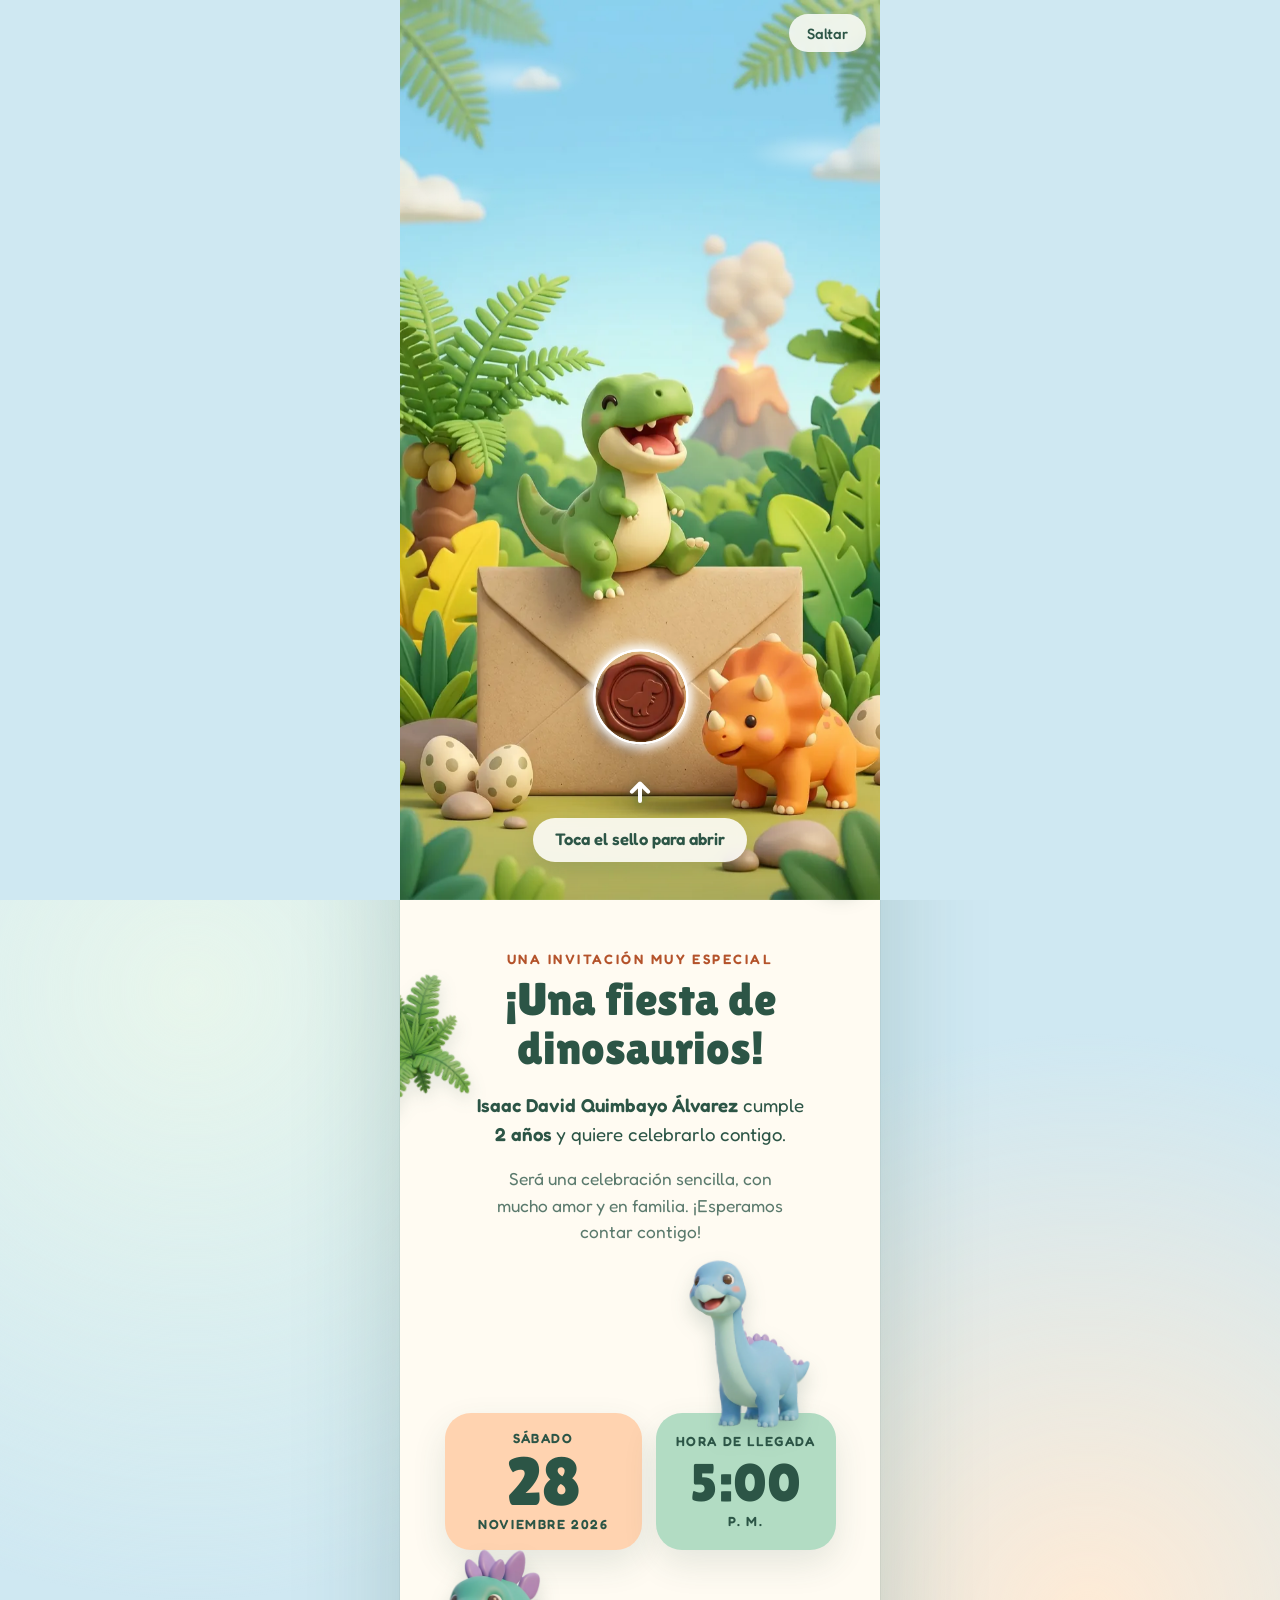
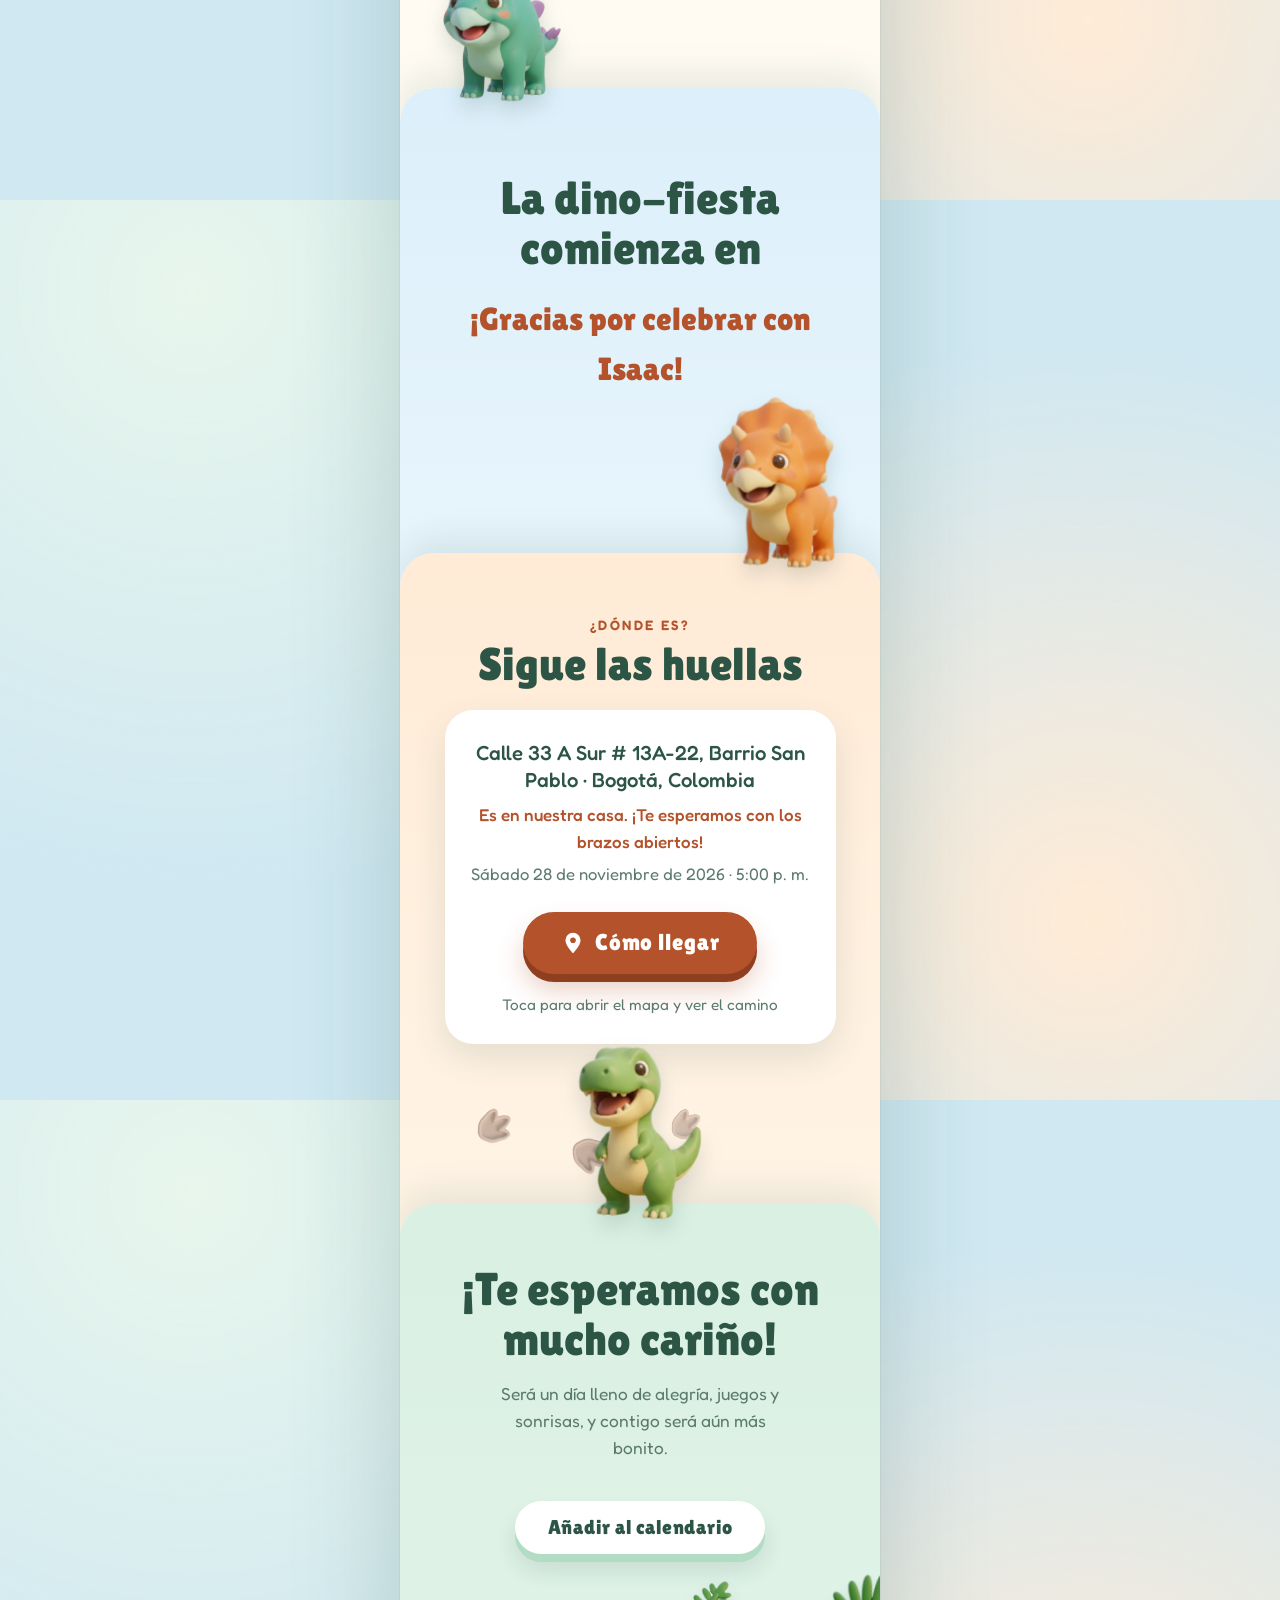
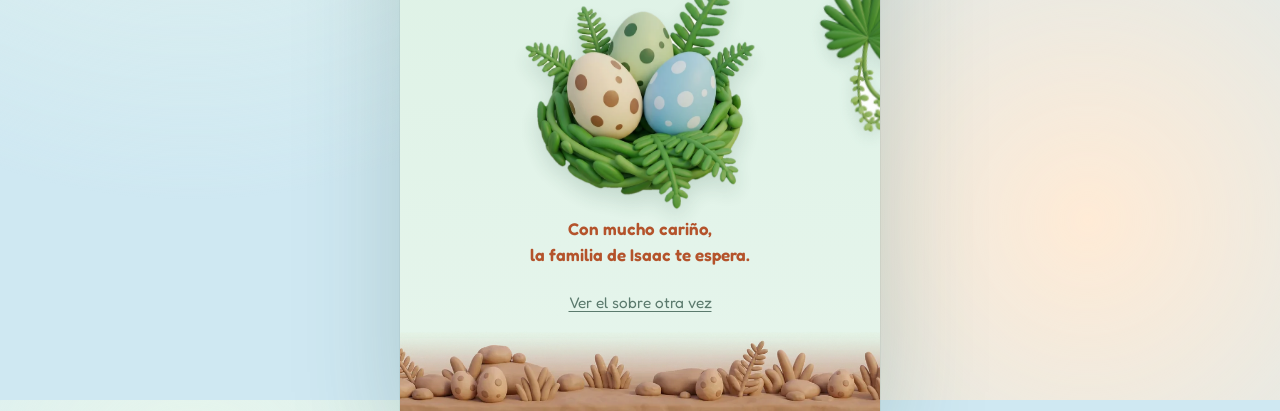
==== index.html @ bb89b5bb "Creacion de invitacion web site de los dos años Isaac con formulario y tematica de dinosaurio todo c" ====
<!doctype html>
<html lang="es">
<head>
  <meta charset="utf-8">
  <meta name="viewport" content="width=device-width, initial-scale=1, viewport-fit=cover">
  <title>Isaac cumple 2 años · Invitación</title>
  <meta name="description" content="Estás invitado al cumpleaños número 2 de Isaac: una fiesta de dinosaurios. Sábado 28 de noviembre de 2026, 5:00 p. m.">
  <meta name="robots" content="noindex, nofollow">
  <meta name="theme-color" content="#CDE9F7">
  <meta property="og:type" content="website">
  <meta property="og:locale" content="es_CO">
  <meta property="og:title" content="Isaac cumple 2 años · ¡Estás cordialmente invitado!">
  <meta property="og:description" content="Una fiesta de dinosaurios. Sábado 28 de noviembre de 2026, 5:00 p. m.">
  <!-- TODO: cuando conozcas el dominio, cambia esta línea por la URL absoluta, p. ej. https://tudominio.com/assets/social.jpg -->
  <meta property="og:image" content="assets/social.jpg">
  <meta property="og:image:width" content="1200">
  <meta property="og:image:height" content="630">
  <meta name="twitter:card" content="summary_large_image">
  <link rel="icon" href="assets/img/trex.webp" type="image/webp">
  <link rel="preload" href="assets/img/sobre-cerrado.webp" as="image" fetchpriority="high">
  <link rel="preload" href="vendor/fonts/lilita-one-latin-400-normal.woff2" as="font" type="font/woff2" crossorigin>
  <link rel="preload" href="vendor/fonts/fredoka-latin-wght-normal.woff2" as="font" type="font/woff2" crossorigin>
  <link rel="stylesheet" href="styles.css">
</head>
<body class="is-locked">

<!-- ============ Apertura: sobre ============ -->
<div id="intro" class="intro" role="dialog" aria-label="Apertura de la invitación">
  <div class="intro-frame">
    <div class="stage" id="stage">
      <img class="st st-closed" src="assets/img/sobre-cerrado.webp" width="768" height="1376" alt="Un sobre cerrado con sello de cera, con un T-rex y un triceratops bebés en la selva" fetchpriority="high">
      <img class="st st-open" id="stOpen" src="assets/img/sobre-abierto.webp" width="768" height="1376" alt="" aria-hidden="true">
      <div class="fx" aria-hidden="true">
        <i class="cloud cloud--1"></i><i class="cloud cloud--2"></i><i class="cloud cloud--3"></i>
        <i class="crater"></i>
        <i class="puff" style="--dx:6%;--d:0s"></i><i class="puff" style="--dx:-4%;--d:1.2s"></i><i class="puff" style="--dx:9%;--d:2.4s"></i>
        <i class="puff" style="--dx:-8%;--d:3.6s"></i><i class="puff" style="--dx:3%;--d:4.8s"></i>
      </div>
      <div class="glow" id="glow" aria-hidden="true"></div>
      <button type="button" class="seal-btn" id="sealBtn" aria-label="Abrir la invitación"><i class="ring"></i><i class="ring ring--2"></i><i class="ring ring--3"></i></button>
    </div>
    <p class="intro-hint" id="hint"><i class="hint-arrow" aria-hidden="true"><svg viewBox="0 0 24 24" width="30" height="30"><path d="M12 20V6M5.500 12.500L12 6l6.500 6.500" fill="none" stroke="currentColor" stroke-width="3.200" stroke-linecap="round" stroke-linejoin="round"/></svg></i><span>Toca el sello para abrir</span></p>
    <button type="button" class="skip" id="skipBtn">Saltar</button>
  </div>
</div>

<canvas id="confetti" class="confetti" aria-hidden="true"></canvas>

<main class="page" id="page">

  <!-- Portada -->
  <section class="cover" id="inicio" aria-labelledby="coverName">
    <img class="cover-bg" id="coverBg" src="assets/img/portada.webp" width="768" height="1376" alt="">
    <div class="cover-mist" aria-hidden="true"></div>
    <canvas class="sparkles" id="sparkles" aria-hidden="true"></canvas>

    <div class="cover-content">
      <p class="cv cv-kicker">¡Estás cordialmente invitado!</p>
      <h1 class="cv cv-name" id="coverName" data-bind="firstName">Isaac</h1>
      <p class="cv cv-sub">está cumpliendo</p>
      <p class="cv cv-age" aria-hidden="true"><span data-bind="age">2</span></p>
      <p class="cv cv-years"><span class="ribbon" data-bind="agesWord">AÑOS</span></p>
      <figure class="cv cv-verse">
        <blockquote>Antes que te formase en el vientre te conocí, y antes que nacieses te santifiqué, te di por profeta a las naciones.</blockquote>
        <figcaption>Jeremías 1:5 · RVR1960</figcaption>
      </figure>
    </div>

    <a class="scroll-cue cv" href="#invitacion" aria-label="Desliza para ver la invitación"><span>Desliza</span><svg viewBox="0 0 24 24" width="20" height="20" aria-hidden="true"><path d="M6 9l6 6 6-6" fill="none" stroke="currentColor" stroke-width="2.600" stroke-linecap="round" stroke-linejoin="round"/></svg></a>
  </section>

  <!-- Invitación -->
  <section class="sec sec--cream" id="invitacion" aria-labelledby="invTitle">
    <img class="leaf leaf--l" src="assets/img/hoja-1.webp" width="527" height="640" alt="" aria-hidden="true">
    <div class="wrap">
      <p class="eyebrow" data-reveal>Una invitación muy especial</p>
      <h2 class="title" id="invTitle" data-reveal>¡Una fiesta de dinosaurios!</h2>
      <p class="lead" data-reveal><strong data-bind="fullName">Isaac David Quimbayo Álvarez</strong> cumple <strong data-bind="ageText">2 años</strong> y quiere celebrarlo contigo.</p>
      <p class="lead lead--soft" data-reveal>Será una celebración sencilla, con mucho amor y en familia. ¡Esperamos contar contigo!</p>

      <div class="tiles" data-reveal>
        <img class="peek peek--right" src="assets/img/braquiosaurio.webp" width="447" height="640" alt="" data-dino>
        <div class="tile tile--date">
          <span class="tile-k" data-bind="weekday">SÁBADO</span>
          <b class="tile-big" data-bind="day">28</b>
          <span class="tile-k" data-bind="monthYear">NOVIEMBRE 2026</span>
        </div>
        <div class="tile tile--time">
          <span class="tile-k">Hora de llegada</span>
          <b class="tile-big tile-big--s" data-bind="timeShort">5:00</b>
          <span class="tile-k" data-bind="meridiem">P. M.</span>
        </div>
      </div>
    </div>
  </section>

  <!-- Cuenta atrás -->
  <section class="sec sec--sky" id="cuenta" aria-labelledby="cdTitle">
    <img class="peek peek--left" src="assets/img/estegosaurio.webp" width="496" height="640" alt="" data-dino>
    <div class="wrap">
      <p class="eyebrow" data-reveal>Ya falta poquito</p>
      <h2 class="title" id="cdTitle" data-reveal>La dino-fiesta comienza en</h2>
      <div class="countdown" id="countdown" role="timer" aria-label="Cuenta regresiva" data-reveal>
        <div class="cd cd--a"><span class="cd-n" data-unit="d">0</span><span class="cd-l">Días</span></div>
        <div class="cd cd--b"><span class="cd-n" data-unit="h">0</span><span class="cd-l">Horas</span></div>
        <div class="cd cd--c"><span class="cd-n" data-unit="m">0</span><span class="cd-l">Minutos</span></div>
        <div class="cd cd--d"><span class="cd-n" data-unit="s">0</span><span class="cd-l">Segundos</span></div>
      </div>
      <p class="cd-msg" id="cdMsg" hidden></p>
      <p class="sr-only" id="cdSr" aria-live="polite"></p>
    </div>
  </section>

  <!-- Ubicación -->
  <section class="sec sec--peach" id="lugar" aria-labelledby="locTitle">
    <img class="peek peek--right" src="assets/img/triceratops.webp" width="446" height="640" alt="" data-dino>
    <div class="prints" aria-hidden="true">
      <img src="assets/img/huella-1.webp" alt="" width="211" height="220">
      <img src="assets/img/huella-2.webp" alt="" width="205" height="220">
      <img src="assets/img/huella-3.webp" alt="" width="219" height="220">
      <img src="assets/img/huella-4.webp" alt="" width="210" height="220">
    </div>
    <div class="wrap">
      <p class="eyebrow" data-reveal>¿Dónde es?</p>
      <h2 class="title" id="locTitle" data-reveal>Sigue las huellas</h2>
      <div class="place" data-reveal>
        <p class="place-name" id="placeName" hidden></p>
        <p class="place-addr" id="placeAddr"></p>
        <p class="place-note" id="placeNote" hidden></p>
        <p class="place-when" id="placeWhen"></p>
        <a class="btn btn--map" id="mapBtn" href="#" target="_blank" rel="noopener noreferrer"><svg viewBox="0 0 24 24" width="26" height="26" aria-hidden="true"><path d="M12 2.5a7 7 0 0 0-7 7c0 5 7 12 7 12s7-7 7-12a7 7 0 0 0-7-7z" fill="currentColor"/><circle cx="12" cy="9.5" r="2.6" fill="#B4532B"/></svg><span>Cómo llegar</span></a>
        <p class="map-hint">Toca para abrir el mapa y ver el camino</p>
      </div>
    </div>
  </section>

  <!-- Confirmación -->
  <section class="sec sec--lav" id="confirmar" aria-labelledby="rsvpTitle">
    <div class="wrap">
      <p class="eyebrow" data-reveal>¡Cuéntanos si vienes!</p>
      <h2 class="title" id="rsvpTitle" data-reveal>Confirma tu asistencia</h2>
      <p class="lead lead--s" id="rsvpDeadline" data-reveal hidden></p>

      <div class="form-wrap" data-reveal>
        <img class="egg" id="egg" src="assets/img/bebe-huevo.webp" width="437" height="640" alt="" data-dino>
        <form class="form" id="rsvpForm" novalidate>
          <div class="field">
            <label for="fName">Tu nombre</label>
            <input id="fName" name="name" type="text" autocomplete="name" required maxlength="80" placeholder="Nombre y apellido">
            <p class="err" id="eName" role="alert"></p>
          </div>

          <fieldset class="field">
            <legend>¿Nos acompañas?</legend>
            <div class="choices">
              <label class="choice"><input type="radio" name="att" value="si" required><span>¡Sí, allí estaremos!</span></label>
              <label class="choice"><input type="radio" name="att" value="no"><span>Esta vez no podré ir</span></label>
            </div>
            <p class="err" id="eAtt" role="alert"></p>
          </fieldset>

          <div id="guestsField">
            <div class="pair">
              <div class="field">
                <label for="fAdults">Adultos <small>(contándote a ti)</small></label>
                <input id="fAdults" name="adults" type="number" inputmode="numeric" min="1" max="20" step="1" placeholder="Ej. 2">
              </div>
              <div class="field">
                <label for="fKids">Niños <small>(opcional)</small></label>
                <input id="fKids" name="kids" type="number" inputmode="numeric" min="0" max="20" step="1" placeholder="0">
              </div>
            </div>
            <p class="err" id="eGuests" role="alert"></p>
          </div>

          <div class="field">
            <label for="fMsg">Escríbele unas palabras a Isaac (opcional)</label>
            <textarea id="fMsg" name="msg" rows="3" maxlength="400" placeholder="Déjale tu mensaje de corazón para Isaac"></textarea>
          </div>

          <div class="hp" aria-hidden="true"><label>No llenar<input id="fWeb" type="text" tabindex="-1" autocomplete="off"></label></div>
          <p class="privacy">Guardaremos tus datos con cariño, solo para organizar la fiesta de Isaac.</p>
          <button type="submit" class="btn btn--block" id="rsvpBtn">Confirmar asistencia</button>
          <p class="form-status" id="rsvpStatus" role="status" aria-live="polite"></p>
        </form>
      </div>
    </div>
  </section>

  <!-- Cierre -->
  <section class="sec sec--mint sec--end" id="cierre" aria-labelledby="endTitle">
    <img class="peek peek--center" src="assets/img/trex.webp" width="456" height="640" alt="" data-dino>
    <img class="leaf leaf--r" src="assets/img/hoja-2.webp" width="424" height="640" alt="" aria-hidden="true">
    <div class="wrap">
      <h2 class="title" id="endTitle" data-reveal>¡Te esperamos con mucho cariño!</h2>
      <p class="lead lead--soft" data-reveal>Será un día lleno de alegría, juegos y sonrisas, y contigo será aún más bonito.</p>
      <button type="button" class="btn btn--ghost" id="icsBtn" data-reveal>Añadir al calendario</button>
      <img class="nest" src="assets/img/huevos.webp" width="644" height="640" alt="" data-reveal>
      <p class="end-sign" data-reveal>Con mucho cariño,<br>la familia de <span data-bind="firstName">Isaac</span> te&nbsp;espera.</p>
      <button type="button" class="link" id="replayBtn">Ver el sobre otra vez</button>
    </div>
    <div class="ground" aria-hidden="true"></div>
    <canvas class="dust" id="dust" aria-hidden="true"></canvas>
  </section>
</main>

<button type="button" class="music" id="musicBtn" aria-label="Pausar música" aria-pressed="true" hidden>
  <svg viewBox="0 0 24 24" width="22" height="22" aria-hidden="true"><path d="M9 18V6l10-2v12" fill="none" stroke="currentColor" stroke-width="2" stroke-linecap="round" stroke-linejoin="round"/><circle cx="6.500" cy="18" r="2.800" fill="currentColor"/><circle cx="16.500" cy="16" r="2.800" fill="currentColor"/></svg>
  <span class="music-off" aria-hidden="true"></span>
</button>

<div class="thanks" id="thanks" hidden>
  <div class="thanks-card" role="dialog" aria-modal="true" aria-labelledby="thanksTitle" aria-describedby="thanksText">
    <img id="thanksImg" class="thanks-img" src="assets/img/trex.webp" alt="" width="456" height="640">
    <h3 id="thanksTitle" class="thanks-title"></h3>
    <p id="thanksText" class="thanks-text"></p>
    <button type="button" class="btn btn--block" id="thanksClose">Cerrar</button>
  </div>
</div>

<script src="config.js"></script>
<script src="vendor/gsap.min.js"></script>
<script src="vendor/ScrollTrigger.min.js"></script>
<script src="main.js"></script>
</body>
</html>
---- styles.css ----
/* ===== Fuentes locales ===== */
@font-face{font-family:"Lilita One";src:url("vendor/fonts/lilita-one-latin-400-normal.woff2") format("woff2");font-weight:400;font-style:normal;font-display:swap}
@font-face{font-family:"Fredoka";src:url("vendor/fonts/fredoka-latin-wght-normal.woff2") format("woff2");font-weight:300 700;font-style:normal;font-display:swap}

/* ===== Paleta pastel dino ===== */
:root{
  --cream:#FFFBF2; --sky:#DCEFFA; --peach:#FFEBD6; --lav:#ECE5FA; --mint:#D9F0E2;
  --sky-d:#A9D5EE; --peach-d:#FFD3B0; --lav-d:#D9CCF2; --mint-d:#B2DCC3; --butter:#FFF0B8;
  --ink:#2C5546; --ink-2:#5B7A6D; --coral:#F08A5D; --coral-d:#B4532B; --leaf:#6DB38A;
  --display:"Lilita One","Fredoka",system-ui,sans-serif;
  --body:"Fredoka",system-ui,-apple-system,"Segoe UI",sans-serif;
  --col:480px; --r:34px;
  --shadow:0 14px 34px rgba(44,85,70,.12);
}
*,*::before,*::after{box-sizing:border-box}
html{font-size:clamp(15px,4.2vw,17px);-webkit-text-size-adjust:100%;scroll-behavior:smooth}
body{margin:0;font-family:var(--body);color:var(--ink);background:#CFE8F2;line-height:1.55;overflow-x:hidden;min-height:100svh}
body.is-locked{overflow:hidden;height:100svh}
img,canvas{display:block}
img{max-width:100%;height:auto}
button{font:inherit;color:inherit;cursor:pointer}
[hidden]{display:none!important}
:focus-visible{outline:3px solid #2B6CB0;outline-offset:3px;border-radius:10px}
.sr-only{position:absolute;width:1px;height:1px;overflow:hidden;clip:rect(0 0 0 0);white-space:nowrap}

/* Columna móvil centrada en escritorio */
.page{max-width:var(--col);margin:0 auto;position:relative;background:var(--cream);box-shadow:0 0 0 1px rgba(44,85,70,.06),0 40px 100px rgba(44,85,70,.22);overflow:hidden}
@media (min-width:600px){
  body{background:radial-gradient(circle at 15% 10%,#E8F6EC 0,transparent 45%),radial-gradient(circle at 85% 80%,#FFEBD6 0,transparent 45%),#CFE8F2}
}

/* ===== Apertura ===== */
.intro{position:fixed;inset:0;z-index:50;height:100svh;background:#CFE8F2;display:grid;place-items:center;overflow:hidden}
.intro.is-gone{display:none}
.intro-frame{position:relative;width:min(100vw,var(--col));height:100svh;overflow:hidden;display:grid;place-items:end center;background:#CFE8F2}
.stage{position:relative;width:max(100%,calc(100svh * 768 / 1376));aspect-ratio:768/1376;flex:none;transform-origin:50% 60%;will-change:transform}
.st{position:absolute;inset:0;width:100%;height:100%;user-select:none;-webkit-user-drag:none;pointer-events:none}
.st-open{opacity:0;will-change:opacity}
.glow{position:absolute;inset:-45%;opacity:0;pointer-events:none;background:radial-gradient(circle at 50% 56%,rgba(255,252,225,1) 0,rgba(255,232,140,.92) 20%,rgba(255,214,107,.55) 38%,rgba(255,226,150,0) 62%);will-change:transform,opacity}
.seal-btn{position:absolute;left:50.1%;top:77.4%;width:19%;aspect-ratio:1;translate:-50% -50%;border:0;border-radius:50%;background:transparent;padding:0;-webkit-tap-highlight-color:transparent}
.ring{position:absolute;inset:0;border-radius:50%;border:2.5px solid #fff;box-shadow:0 0 14px rgba(255,255,255,.85);animation:ring 2.6s cubic-bezier(.2,.6,.3,1) infinite;pointer-events:none}
.ring--2{animation-delay:.87s}
.ring--3{animation-delay:1.73s}
@keyframes ring{0%{transform:scale(.8);opacity:0;border-color:#fff;box-shadow:0 0 14px rgba(255,255,255,.9)}15%{opacity:.95}40%{border-color:#FFE08A;box-shadow:0 0 16px rgba(255,224,138,.85)}68%{border-color:#F6A07A;box-shadow:0 0 16px rgba(246,160,122,.75)}100%{transform:scale(1.9);opacity:0;border-color:#8FD0A8;box-shadow:0 0 16px rgba(143,208,168,.7)}}
.seal-btn:focus,.seal-btn:focus-visible{outline:none}
.intro-hint{flex-direction:column;align-items:center;gap:.25rem;position:absolute;left:0;right:0;bottom:max(4.2svh,calc(env(safe-area-inset-bottom) + 14px));margin:0;display:flex;justify-content:center;pointer-events:none}
.intro-hint span{background:rgba(255,255,255,.86);backdrop-filter:blur(6px);-webkit-backdrop-filter:blur(6px);border-radius:999px;padding:.55rem 1.3rem;font-weight:600;font-size:.98rem;color:var(--ink);box-shadow:0 8px 22px rgba(44,85,70,.18);animation:float 2.6s ease-in-out infinite}
@keyframes float{0%,100%{transform:translateY(0)}50%{transform:translateY(-4px)}}
.skip{position:absolute;top:max(14px,env(safe-area-inset-top));right:14px;z-index:5;background:rgba(255,255,255,.82);backdrop-filter:blur(6px);-webkit-backdrop-filter:blur(6px);border:0;border-radius:999px;padding:.45rem 1.05rem;font-weight:500;font-size:.88rem;color:var(--ink);box-shadow:0 4px 14px rgba(44,85,70,.15)}

.confetti{position:fixed;inset:0;width:100%;height:100%;z-index:60;pointer-events:none}

/* ===== Portada ===== */
.cover{position:relative;min-height:100svh;overflow:hidden;display:flex;flex-direction:column;align-items:center;isolation:isolate;background:#BFE3F3}
.cover-bg{position:absolute;left:0;top:-6%;width:100%;height:112%;object-fit:cover;object-position:50% 60%;z-index:-2;will-change:transform}
.cover-mist{position:absolute;inset:0;z-index:-1;background:radial-gradient(ellipse 78% 46% at 50% 38%,rgba(255,255,255,.78) 0,rgba(255,255,255,.45) 55%,rgba(255,255,255,0) 100%)}
.sparkles{position:absolute;inset:0;width:100%;height:100%;pointer-events:none;z-index:1}
.cover-content{position:relative;z-index:2;text-align:center;width:100%;padding:calc(5.2svh + env(safe-area-inset-top)) 1.2rem 0}
.cover-content p,.cover-content h1{margin:0}
.cv-kicker{display:inline-block;background:#fff;border-radius:999px;padding:.32rem 1.15rem;font-weight:600;font-size:.92rem;letter-spacing:.04em;color:var(--ink);box-shadow:0 8px 20px rgba(44,85,70,.14)}
.cv-name{font-family:var(--display);font-weight:400;font-size:clamp(4rem,22vw,6.2rem);line-height:1;color:var(--ink);margin-top:.5rem!important;text-shadow:0 3px 0 #fff,0 -2px 0 #fff,3px 0 0 #fff,-3px 0 0 #fff,3px 3px 0 #fff,-3px 3px 0 #fff,3px -3px 0 #fff,-3px -3px 0 #fff,0 10px 22px rgba(44,85,70,.28)}
.cv-sub{font-weight:600;font-size:1rem;letter-spacing:.14em;text-transform:uppercase;color:var(--ink);margin-top:.15rem!important}
.cv-age{font-family:var(--display);font-size:clamp(8.5rem,46vw,12.5rem);line-height:.88;color:var(--coral);margin-top:.15rem!important;text-shadow:0 4px 0 #fff,0 -3px 0 #fff,4px 0 0 #fff,-4px 0 0 #fff,4px 4px 0 #fff,-4px 4px 0 #fff,4px -4px 0 #fff,-4px -4px 0 #fff,0 12px 0 #D9714A,0 22px 30px rgba(180,83,43,.3)}
.cv-years{margin-top:.55rem!important}
.ribbon{display:inline-block;background:var(--ink);color:#fff;font-family:var(--display);font-size:1.6rem;letter-spacing:.16em;padding:.12rem 1.6rem .12rem 1.8rem;border-radius:12px;box-shadow:0 6px 0 #1E3D32,0 14px 24px rgba(44,85,70,.25)}
.cv-date{margin-top:1.1rem!important}
.cv-date span{display:inline-block;background:#fff;border-radius:16px;padding:.25rem 1.15rem;font-family:var(--display);font-size:1.7rem;color:var(--coral-d);letter-spacing:.06em;box-shadow:0 8px 20px rgba(44,85,70,.14)}
.scroll-cue{position:absolute;left:0;right:0;bottom:max(1rem,calc(env(safe-area-inset-bottom) + .5rem));z-index:4;margin:0 auto;width:max-content;display:flex;flex-direction:column;align-items:center;font-weight:600;font-size:.82rem;letter-spacing:.1em;text-transform:uppercase;color:var(--ink);text-decoration:none;background:rgba(255,255,255,.82);backdrop-filter:blur(6px);-webkit-backdrop-filter:blur(6px);border-radius:999px;padding:.35rem 1.1rem .25rem;box-shadow:0 8px 20px rgba(44,85,70,.16)}
.scroll-cue svg{animation:nudge 1.8s ease-in-out infinite}
@keyframes nudge{0%,100%{transform:translateY(0)}50%{transform:translateY(4px)}}

/* ===== Secciones apiladas ===== */
.sec{position:relative;margin-top:-34px;padding:3.6rem 0 11.4rem;border-radius:var(--r) var(--r) 0 0;box-shadow:0 -14px 34px rgba(44,85,70,.1)}
.sec--cream{background:var(--cream)}
.sec--sky{background:linear-gradient(180deg,var(--sky),#E8F5FC)}
.sec--peach{background:linear-gradient(180deg,var(--peach),#FFF4E6)}
.sec--lav{background:linear-gradient(180deg,var(--lav),#F4EFFC)}
.sec--mint{background:linear-gradient(180deg,var(--mint),#E6F5EC)}
.sec--end{padding-bottom:0;overflow-x:clip}
.wrap{position:relative;z-index:2;padding:0 1.5rem;text-align:center}
.eyebrow{margin:0 0 .25rem;font-weight:600;font-size:.8rem;letter-spacing:.18em;text-transform:uppercase;color:var(--coral-d)}
.title{margin:0 0 1rem;font-family:var(--display);font-weight:400;font-size:clamp(2.05rem,9.6vw,2.7rem);line-height:1.08;color:var(--ink)}
.lead{margin:0 auto 1rem;max-width:30ch;font-size:1.1rem}
.lead strong{font-weight:600}
.lead--soft{color:var(--ink-2);font-size:1.02rem}
.lead--s{font-size:.98rem;color:var(--ink-2)}

/* Dinosaurios parados sobre el borde de cada sección */
.peek{position:absolute;top:0;z-index:5;width:clamp(90px,27vw,118px);height:auto;translate:0 -91%;filter:drop-shadow(0 10px 10px rgba(44,85,70,.18));transform-origin:50% 100%;cursor:pointer;-webkit-tap-highlight-color:transparent}
.peek--right{right:9%}
.peek--left{left:9%}
.peek--center{left:50%;margin-left:calc(clamp(90px,27vw,118px) / -2)}
.sway{animation:sway 4.2s ease-in-out infinite}
@keyframes sway{0%,100%{rotate:-2deg}50%{rotate:2deg}}

/* Hojas decorativas */
.leaf{position:absolute;z-index:1;width:clamp(78px,24vw,104px);height:auto;pointer-events:none;opacity:.95;filter:drop-shadow(0 8px 8px rgba(44,85,70,.12))}
.leaf--l{left:-44px;top:6rem;rotate:-18deg;transform-origin:100% 50%;animation:leaf 6s ease-in-out infinite}
.leaf--r{right:-40px;top:44%;rotate:18deg;transform-origin:0 50%;animation:leaf 6.5s ease-in-out infinite reverse}
@keyframes leaf{0%,100%{rotate:-16deg}50%{rotate:-8deg}}
.leaf--r{animation-name:leafr}
@keyframes leafr{0%,100%{rotate:14deg}50%{rotate:22deg}}

/* Fecha y hora */
.tiles{position:relative;display:grid;grid-template-columns:1.1fr 1fr;gap:.8rem;max-width:23rem;margin:9.8rem auto 0}
.tiles .peek--right{right:6%}
.tile{border-radius:26px;padding:1.05rem .5rem;display:flex;flex-direction:column;align-items:center;justify-content:center;line-height:1.1;box-shadow:var(--shadow)}
.tile--date{background:var(--peach-d)}
.tile--time{background:var(--mint-d)}
.tile-k{font-weight:600;font-size:.78rem;letter-spacing:.12em;text-transform:uppercase;color:var(--ink)}
.tile-big{font-family:var(--display);font-weight:400;font-size:4rem;line-height:1;color:var(--ink);margin:.12rem 0}
.tile-big--s{font-size:3.1rem;margin:.5rem 0 .3rem}

/* Cuenta atrás */
.countdown{display:grid;grid-template-columns:repeat(4,1fr);gap:.55rem;max-width:25rem;margin:1.3rem auto 0}
.cd{background:#fff;border-radius:20px;padding:.85rem .2rem .65rem;box-shadow:var(--shadow);display:flex;flex-direction:column;align-items:center;overflow:hidden;position:relative}
.cd::before{content:"";position:absolute;left:0;right:0;top:0;height:6px;background:var(--c,var(--peach-d))}
.cd--a{--c:#FFC9A3}.cd--b{--c:#B2DCC3}.cd--c{--c:#CDBFF0}.cd--d{--c:#FFE08A}
.cd-n{font-family:var(--display);font-size:clamp(1.9rem,9.4vw,2.6rem);line-height:1;color:var(--ink);font-variant-numeric:tabular-nums;display:block;min-width:2ch;text-align:center;will-change:transform,opacity}
.cd-l{font-size:.68rem;font-weight:600;letter-spacing:.1em;text-transform:uppercase;color:var(--ink-2);margin-top:.35rem}
.cd-msg{margin:1.2rem 0 0;font-family:var(--display);font-size:1.9rem;color:var(--coral-d)}

/* Ubicación */
.prints{position:absolute;left:0;bottom:3.4rem;width:100%;height:4.6rem;z-index:1;pointer-events:none}
.prints img{position:absolute;width:34px;height:auto;opacity:.55}
.prints img:nth-child(1){left:16%;top:8%;rotate:80deg}
.prints img:nth-child(2){left:36%;top:46%;rotate:100deg}
.prints img:nth-child(3){left:56%;top:6%;rotate:80deg}
.prints img:nth-child(4){left:76%;top:44%;rotate:100deg}
.place{margin:1.2rem auto 0;max-width:23rem;background:#fff;border-radius:28px;padding:1.7rem 1.3rem 1.6rem;box-shadow:var(--shadow)}
.place p{margin:0}
.place-name{font-family:var(--display);font-size:1.5rem}
.place-addr{font-size:1.2rem;font-weight:500;line-height:1.35}
.place-note{margin-top:.5rem!important;color:var(--coral-d);font-weight:500;font-size:1rem}
.place-when{margin-top:.4rem!important;color:var(--ink-2);font-size:.98rem}

/* Botones */
.btn{display:inline-flex;align-items:center;justify-content:center;gap:.5rem;margin-top:1.3rem;min-height:3.1rem;padding:.6rem 1.9rem;border:0;border-radius:999px;background:var(--ink);color:#fff;font-family:var(--display);font-size:1.15rem;letter-spacing:.04em;text-decoration:none;box-shadow:0 8px 0 #1E3D32,0 16px 26px rgba(44,85,70,.22);transition:transform .15s,box-shadow .15s}
.btn:hover{transform:translateY(-2px)}
.btn:active{transform:translateY(6px);box-shadow:0 2px 0 #1E3D32}
.btn--block{width:100%;margin-top:.8rem}
.btn--ghost{background:#fff;color:var(--ink);box-shadow:0 8px 0 var(--mint-d),0 16px 26px rgba(44,85,70,.14)}
.btn--ghost:active{box-shadow:0 2px 0 var(--mint-d)}
.btn[disabled]{opacity:.6;pointer-events:none}

/* Formulario */
.form-wrap{position:relative;max-width:24rem;margin:10.2rem auto 0}
.egg{position:absolute;left:50%;top:0;width:clamp(96px,30vw,124px);margin-left:calc(clamp(96px,30vw,124px) / -2);translate:0 -90%;z-index:3;filter:drop-shadow(0 10px 10px rgba(44,85,70,.18));transform-origin:50% 100%;cursor:pointer}
.form{background:#fff;border-radius:28px;padding:1.5rem 1.25rem 1.35rem;text-align:left;box-shadow:var(--shadow);position:relative;z-index:2}
.field{margin:0 0 1.05rem;padding:0;border:0;min-width:0}
.field label,.field legend{display:block;font-weight:600;font-size:.95rem;margin-bottom:.4rem;color:var(--ink);padding:0}
.field input[type=text],.field select,.field textarea{width:100%;font:inherit;font-size:1rem;color:var(--ink);background:#F8F5FE;border:2px solid var(--lav-d);border-radius:16px;padding:.7rem .9rem;min-height:3.1rem;transition:border-color .2s,background .2s}
.field textarea{resize:vertical;min-height:5.2rem}
.field input[type=number]{width:100%;font:inherit;font-size:1rem;color:var(--ink);background:#F8F5FE;border:2px solid var(--lav-d);border-radius:16px;padding:.7rem .9rem;min-height:3.1rem;transition:border-color .2s,background .2s;-moz-appearance:textfield}
.field input[type=number]:focus-visible{outline:3px solid #2B6CB0;outline-offset:1px;background:#fff}
.field label small{font-weight:500;opacity:.7}
.pair{display:grid;grid-template-columns:1fr 1fr;gap:.7rem;align-items:start}
.pair small{display:block;line-height:1.2}
.pair label{line-height:1.2;min-height:2.4em}
#guestsField .err{margin:-.5rem 0 1rem}
.cv-age{position:relative}
.cv-age::before{content:"";position:absolute;left:50%;top:50%;width:150%;aspect-ratio:1;translate:-50% -50%;border-radius:50%;background:radial-gradient(circle,rgba(255,244,190,.95) 0,rgba(255,226,140,.55) 32%,rgba(255,226,140,0) 68%);opacity:0;pointer-events:none;z-index:-1}
.cv-age.is-lit::before{animation:ageGlow 2.6s ease-out forwards}
@keyframes ageGlow{0%{opacity:0;scale:.3}22%{opacity:1;scale:1}100%{opacity:.35;scale:1.15}}

.field input:focus-visible,.field select:focus-visible,.field textarea:focus-visible{outline:3px solid #2B6CB0;outline-offset:1px;background:#fff}
.field [aria-invalid=true]{border-color:#C0392B}
.choices{display:grid;gap:.5rem}
.field .choice{display:flex;align-items:center;gap:.7rem;background:#F8F5FE;border:2px solid var(--lav-d);border-radius:16px;padding:.7rem .9rem;min-height:3.1rem;cursor:pointer;font-weight:500!important;color:var(--ink)!important;margin:0!important;transition:border-color .2s,background .2s}
.field .choice input{width:1.3rem;height:1.3rem;accent-color:var(--ink);flex:none;margin:0}
.field .choice:has(input:checked){border-color:var(--ink);background:var(--mint)}
.err{margin:.3rem 0 0;font-size:.85rem;font-weight:500;color:#B0281B}
.err:empty{display:none}
.form-status{margin:.9rem 0 0;font-size:.95rem;font-weight:500;text-align:center;line-height:1.4}
.form-status:empty{display:none}
.form-status.is-ok{color:var(--ink);background:var(--mint);border-radius:14px;padding:.7rem .9rem}
.form-status.is-err{color:#B0281B}
.form-status.is-demo{color:#7A5A00;background:var(--butter);border-radius:14px;padding:.7rem .9rem}

/* Cierre */
.nest{width:min(58vw,230px);margin:1.6rem auto .4rem;filter:drop-shadow(0 10px 10px rgba(44,85,70,.16))}
.end-sign{margin:0 0 .8rem;font-weight:600;color:var(--coral-d);text-align:center;text-wrap:balance}
.link{background:none;border:0;padding:.5rem;text-decoration:underline;text-underline-offset:3px;color:var(--ink-2);font-size:.9rem;margin-bottom:5.2rem}
.ground{position:absolute;left:-5%;right:-5%;bottom:0;height:96px;transform-origin:50% 100%;animation:groundSway 6s ease-in-out infinite;background:url("assets/img/borde.webp") center bottom/auto 100% repeat-x;pointer-events:none;z-index:1}

/* Música */
.music{position:fixed;z-index:40;right:max(14px,env(safe-area-inset-right));bottom:max(14px,env(safe-area-inset-bottom));width:3.1rem;height:3.1rem;border-radius:50%;border:3px solid #fff;background:#FFD66B;color:var(--ink);display:grid;place-items:center;box-shadow:0 8px 20px rgba(44,85,70,.35)}
.music-off{position:absolute;width:60%;height:3px;background:#fff;border-radius:2px;rotate:-45deg;opacity:0;box-shadow:0 0 0 1.5px #FFD66B}
.music[aria-pressed=false] .music-off{opacity:1}
@media (min-width:600px){.music{right:calc(50% - var(--col)/2 + 14px)}}

/* Revelado (el JS añade .js) */
.js [data-reveal]{opacity:0;transform:translateY(22px)}

@media (prefers-reduced-motion:reduce){
  html{scroll-behavior:auto}
  *,*::before,*::after{animation:none!important;transition:none!important}
  .js [data-reveal]{opacity:1;transform:none}
  .sparkles,.confetti{display:none}
}

.hp{position:absolute;left:-9999px;width:1px;height:1px;overflow:hidden}
.privacy{margin:0 0 .9rem;font-size:.82rem;color:var(--ink-2);text-align:center}
.btn--map{margin-top:1.4rem;min-height:3.7rem;padding:.7rem 2.2rem;font-size:1.35rem;background:var(--coral-d);box-shadow:0 8px 0 #8E3F1F,0 16px 26px rgba(180,83,43,.28)}
.btn--map:active{box-shadow:0 2px 0 #8E3F1F}
.btn--map svg{flex:none}
.map-hint{margin:1.1rem 0 0!important;font-size:.9rem;color:var(--ink-2)}
.hint-arrow{display:block;color:#fff;filter:drop-shadow(0 2px 4px rgba(44,85,70,.55));animation:arrowUp 1.1s ease-in-out infinite}
@keyframes arrowUp{0%,100%{transform:translateY(4px)}50%{transform:translateY(-6px)}}
@media (prefers-reduced-motion:reduce){.hint-arrow{animation:none}}
@keyframes groundSway{0%,100%{transform:skewX(-.9deg) scaleY(1)}50%{transform:skewX(.9deg) scaleY(1.045)}}
.dust{position:absolute;left:0;right:0;bottom:0;width:100%;height:300px;z-index:3;pointer-events:none}
@media (prefers-reduced-motion:reduce){.ground{animation:none}}
.flash{position:fixed;inset:0;z-index:58;pointer-events:none;background:radial-gradient(circle at 50% 62%,rgba(255,244,190,.85) 0,rgba(255,226,140,.45) 30%,rgba(255,226,140,0) 65%);animation:flash 2.1s ease-out forwards}
@keyframes flash{0%{opacity:0}18%{opacity:1}100%{opacity:0}}
.thanks{position:fixed;inset:0;z-index:55;display:grid;place-items:center;padding:1.2rem;background:rgba(44,85,70,.38);backdrop-filter:blur(3px);-webkit-backdrop-filter:blur(3px);opacity:0;transition:opacity .25s}
.thanks[hidden]{display:none}
.thanks.is-open{opacity:1}
.thanks-card{position:relative;width:min(100%,21rem);background:#fff;border-radius:28px;padding:5.6rem 1.4rem 1.4rem;text-align:center;box-shadow:0 24px 60px rgba(44,85,70,.35);transform:translateY(14px) scale(.96);transition:transform .35s cubic-bezier(.2,1.2,.3,1)}
.thanks.is-open .thanks-card{transform:none}
.thanks-img{position:absolute;left:50%;top:0;width:96px;height:auto;translate:-50% -58%;filter:drop-shadow(0 8px 8px rgba(44,85,70,.2))}
.thanks-title{text-wrap:balance;margin:0 0 .5rem;font-family:var(--display);font-weight:400;font-size:1.55rem;line-height:1.15;color:var(--ink)}
.thanks-text{margin:0 0 .4rem;color:var(--ink-2);font-size:1.02rem;text-wrap:balance;text-align:center}
.thanks .btn{margin-top:1rem}
@media (prefers-reduced-motion:reduce){.flash{animation:none;opacity:0}.thanks,.thanks-card{transition:none}}
.fx{position:absolute;inset:0;pointer-events:none;overflow:hidden}
.puff{position:absolute;left:71%;top:39.5%;width:12%;aspect-ratio:1;border-radius:50%;background:radial-gradient(circle at 42% 40%,rgba(255,251,242,.95) 0,rgba(251,240,224,.78) 48%,rgba(246,230,208,0) 72%);filter:blur(2px);opacity:0;transform:translate(-50%,-50%) scale(.3);animation:puffRise 7s ease-out infinite;animation-delay:var(--d,0s)}
@keyframes puffRise{0%{opacity:0;transform:translate(-50%,-50%) scale(.3)}14%{opacity:.9}100%{opacity:0;transform:translate(calc(-50% + var(--dx,0%) * 5),-560%) scale(2.4)}}
.crater{position:absolute;left:71%;top:41.3%;width:9%;aspect-ratio:1;translate:-50% -50%;border-radius:50%;background:radial-gradient(circle,rgba(255,176,72,.8) 0,rgba(255,132,50,.35) 40%,rgba(255,120,40,0) 70%);mix-blend-mode:screen;animation:lava 2.6s ease-in-out infinite}
@keyframes lava{0%,100%{opacity:.35;scale:.85}50%{opacity:.95;scale:1.15}}
.cloud{position:absolute;width:30%;aspect-ratio:4/1;translate:-50% -50%;border-radius:50%;background:radial-gradient(closest-side,rgba(255,255,255,.85),rgba(255,255,255,0));filter:blur(5px);opacity:.6;animation:cloudDrift 16s ease-in-out infinite alternate}
.cloud--1{left:24%;top:8.6%}
.cloud--2{left:86%;top:17%;animation-duration:20s;animation-delay:-6s}
.cloud--3{left:10%;top:22%;width:24%;animation-duration:18s;animation-delay:-11s}
@keyframes cloudDrift{0%{transform:translateX(-14%)}100%{transform:translateX(14%)}}
@media (prefers-reduced-motion:reduce){.puff,.crater,.cloud{animation:none}.puff{display:none}}
.thanks-img{transform-origin:50% 100%;animation:thanksBob 2.8s ease-in-out infinite}
@keyframes thanksBob{0%,100%{transform:translateY(0) rotate(-2.5deg) scale(1,1)}25%{transform:translateY(-7px) rotate(0deg) scale(.98,1.03)}50%{transform:translateY(0) rotate(2.5deg) scale(1.02,.98)}75%{transform:translateY(-5px) rotate(0deg) scale(.99,1.02)}}
@media (prefers-reduced-motion:reduce){.thanks-img{animation:none}}
.cv-verse{margin:1.05rem auto 0!important;max-width:19.5rem;padding:.7rem 1.05rem .6rem;background:rgba(255,255,255,.8);backdrop-filter:blur(6px);-webkit-backdrop-filter:blur(6px);border-radius:20px;box-shadow:0 8px 22px rgba(44,85,70,.14)}
.cv-verse blockquote{margin:0;font-size:.95rem;line-height:1.4;font-weight:500;color:var(--ink);text-wrap:balance}
.cv-verse figcaption{margin-top:.3rem;font-family:var(--display);font-size:.9rem;letter-spacing:.06em;color:var(--coral-d)}
.cv-verse{margin-top:.8rem!important;max-width:18.5rem;padding:.55rem .9rem .5rem}
.cv-verse blockquote{font-size:.88rem;line-height:1.35}
.cv-verse figcaption{margin-top:.2rem;font-size:.82rem}
@media (max-height:720px){.cv-age{font-size:clamp(6.8rem,36vw,9.2rem)}.cover-content{padding-top:calc(3.4svh + env(safe-area-inset-top))}}
.cv-verse{background:none;box-shadow:none;backdrop-filter:none;-webkit-backdrop-filter:none;border-radius:0;padding:0;max-width:18rem}
.cv-verse blockquote{font-weight:600;color:var(--ink);text-shadow:0 0 6px #fff,0 0 12px rgba(255,255,255,.95),0 1px 0 #fff,0 -1px 0 #fff,1px 0 0 #fff,-1px 0 0 #fff}
.cv-verse figcaption{text-shadow:0 0 6px #fff,0 0 12px rgba(255,255,255,.95),0 1px 0 #fff,0 -1px 0 #fff,1px 0 0 #fff,-1px 0 0 #fff}
.done-card{background:#fff;border-radius:28px;padding:1.6rem 1.3rem 1.4rem;text-align:center;box-shadow:var(--shadow);position:relative;z-index:2}
.done-card h3{margin:0 0 .45rem;font-family:var(--display);font-weight:400;font-size:1.5rem;line-height:1.15;color:var(--ink);text-wrap:balance}
.done-card p{margin:0;color:var(--ink-2);font-size:1.02rem;text-wrap:balance}
.done-link{display:inline-block;margin-top:1rem;font-size:.9rem;font-weight:500;color:var(--coral-d);text-underline-offset:3px}
.form-note{margin:0 0 1rem;padding:.7rem .9rem;background:var(--mint);border-radius:14px;font-size:.92rem;color:var(--ink);text-align:center;text-wrap:balance}
.done-link{line-height:1.4;text-align:center}
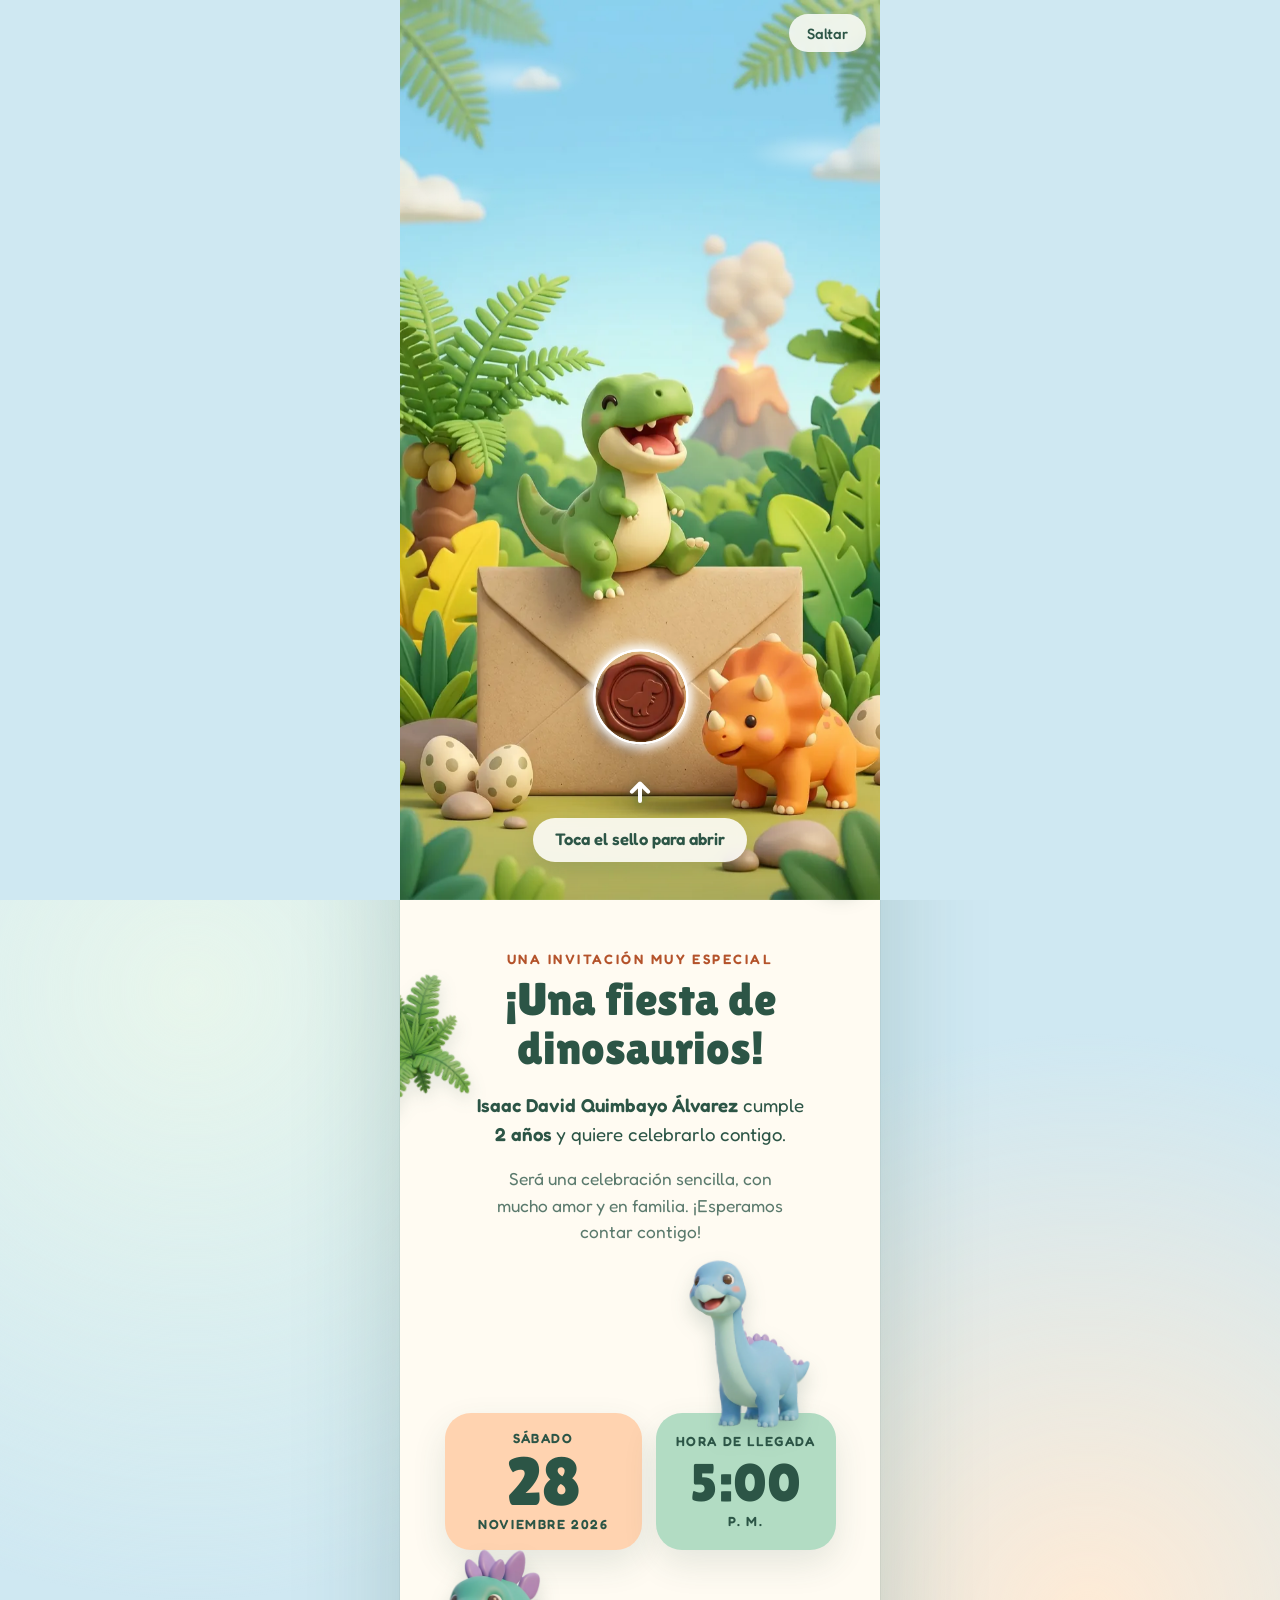
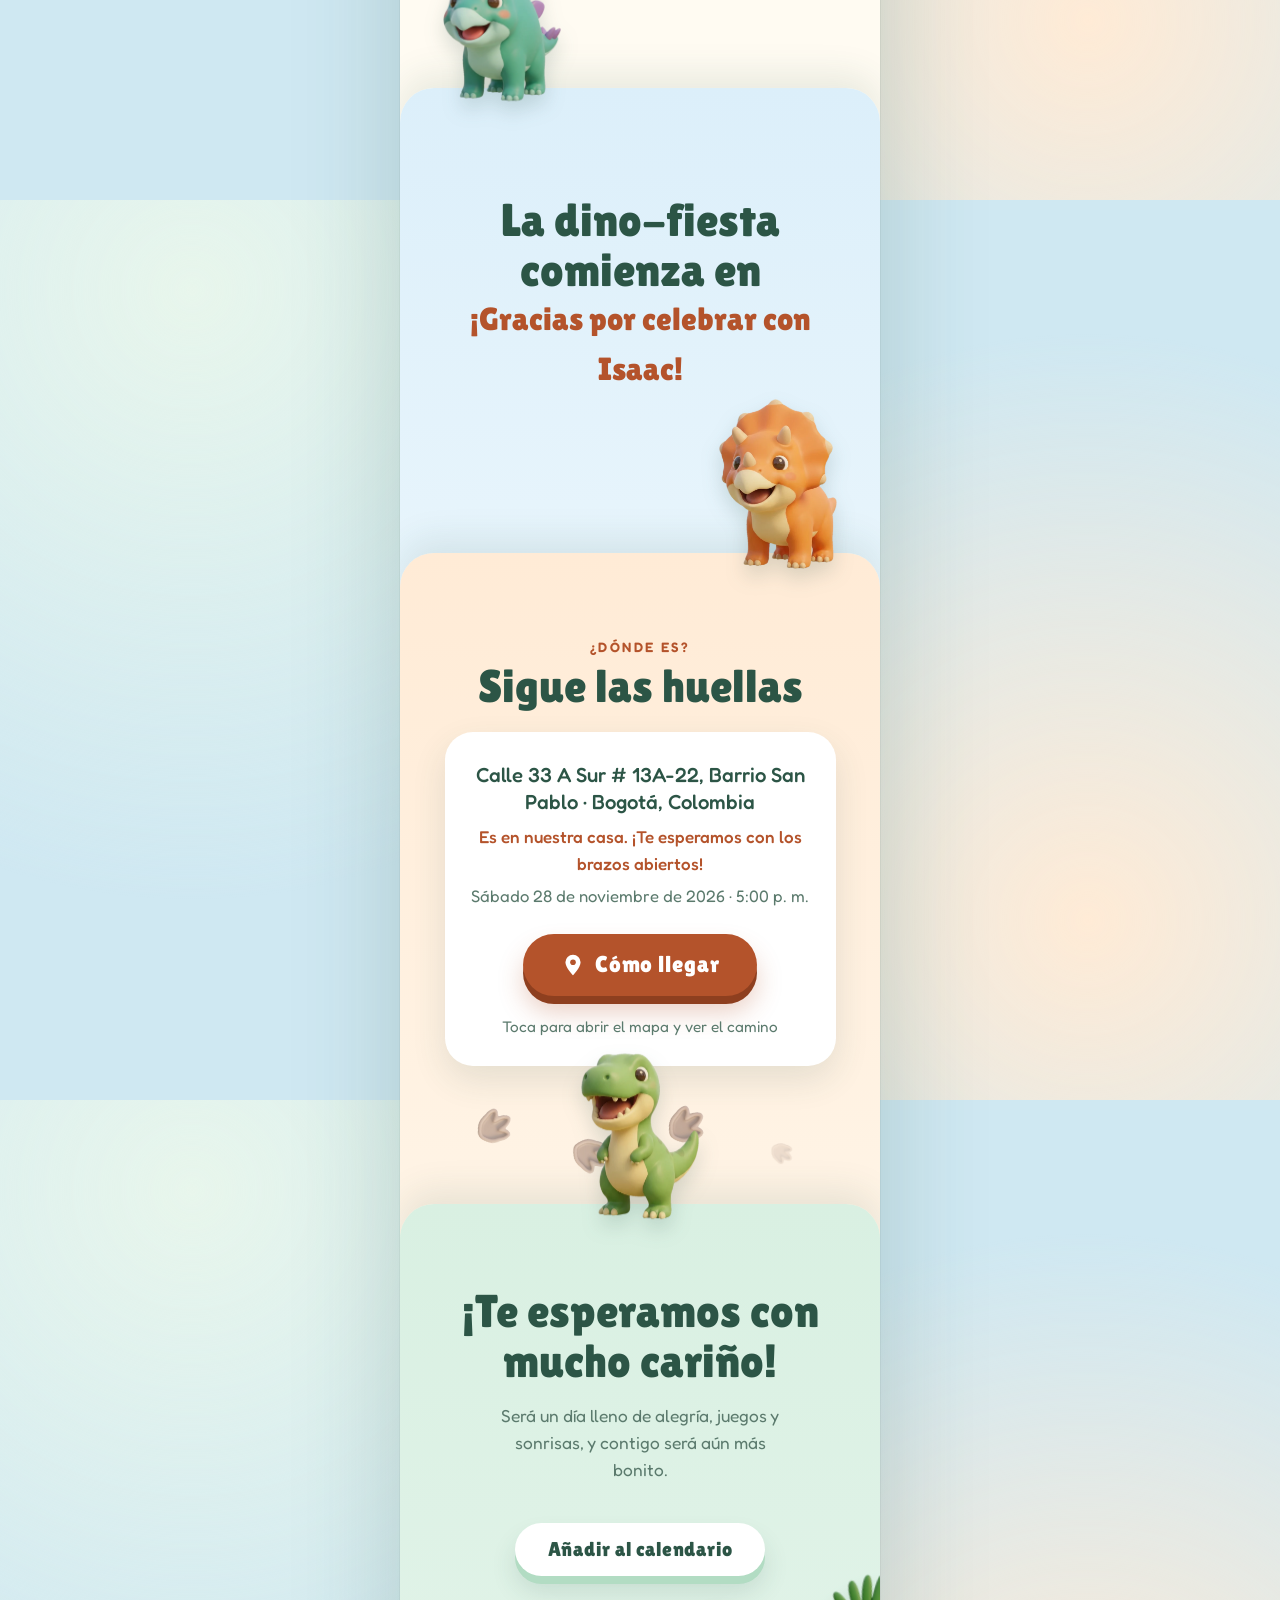
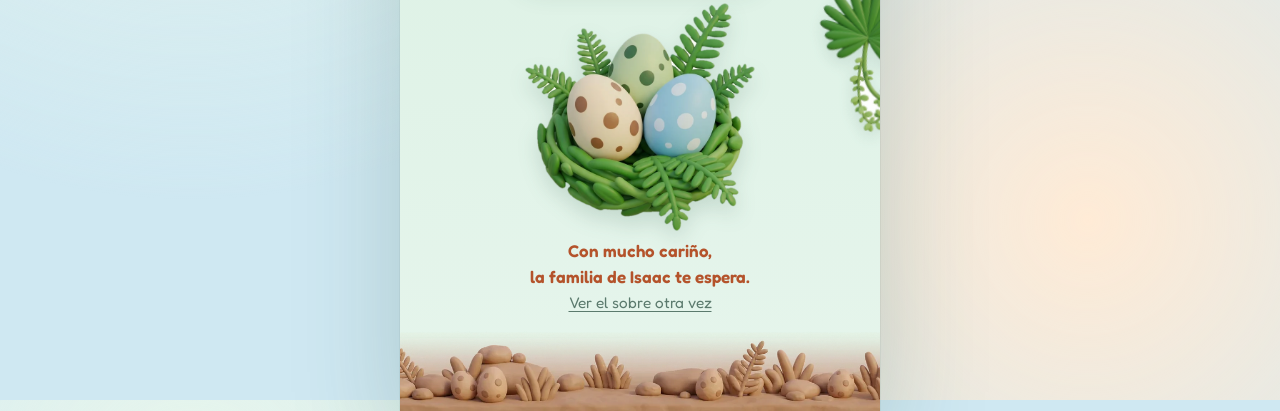
==== commit eb6cd9a4: "Ajuste al msm que se envia al whatsApp" ====
--- a/index.html
+++ b/index.html
@@ -9,13 +9,19 @@
   <meta name="theme-color" content="#CDE9F7">
   <meta property="og:type" content="website">
   <meta property="og:locale" content="es_CO">
-  <meta property="og:title" content="Isaac cumple 2 años · ¡Estás cordialmente invitado!">
-  <meta property="og:description" content="Una fiesta de dinosaurios. Sábado 28 de noviembre de 2026, 5:00 p. m.">
-  <!-- TODO: cuando conozcas el dominio, cambia esta línea por la URL absoluta, p. ej. https://tudominio.com/assets/social.jpg -->
-  <meta property="og:image" content="assets/social.jpg">
+  <meta property="og:title" content="🦖 ¡Isaac cumple 2 años! Estás cordialmente invitado 🎉">
+  <meta property="og:description" content="📅 Sábado 28 de noviembre · 🕔 5:00 p. m. · 🦕 Fiesta de dinosaurios. ¡Te esperamos con mucho cariño! 💚">
+  <meta property="og:url" content="https://isaac-2-years-invitacion.vercel.app/">
+  <meta property="og:image" content="https://isaac-2-years-invitacion.vercel.app/assets/social.jpg">
+  <meta property="og:image:secure_url" content="https://isaac-2-years-invitacion.vercel.app/assets/social.jpg">
+  <meta property="og:image:type" content="image/jpeg">
   <meta property="og:image:width" content="1200">
   <meta property="og:image:height" content="630">
+  <meta property="og:image:alt" content="Isaac cumple 2 años: fiesta de dinosaurios, sábado 28 de noviembre de 2026">
   <meta name="twitter:card" content="summary_large_image">
+  <meta name="twitter:title" content="🦖 ¡Isaac cumple 2 años! Estás cordialmente invitado 🎉">
+  <meta name="twitter:description" content="📅 Sábado 28 de noviembre · 🕔 5:00 p. m. · 🦕 Fiesta de dinosaurios">
+  <meta name="twitter:image" content="https://isaac-2-years-invitacion.vercel.app/assets/social.jpg">
   <link rel="icon" href="assets/img/trex.webp" type="image/webp">
   <link rel="preload" href="assets/img/sobre-cerrado.webp" as="image" fetchpriority="high">
   <link rel="preload" href="vendor/fonts/lilita-one-latin-400-normal.woff2" as="font" type="font/woff2" crossorigin>
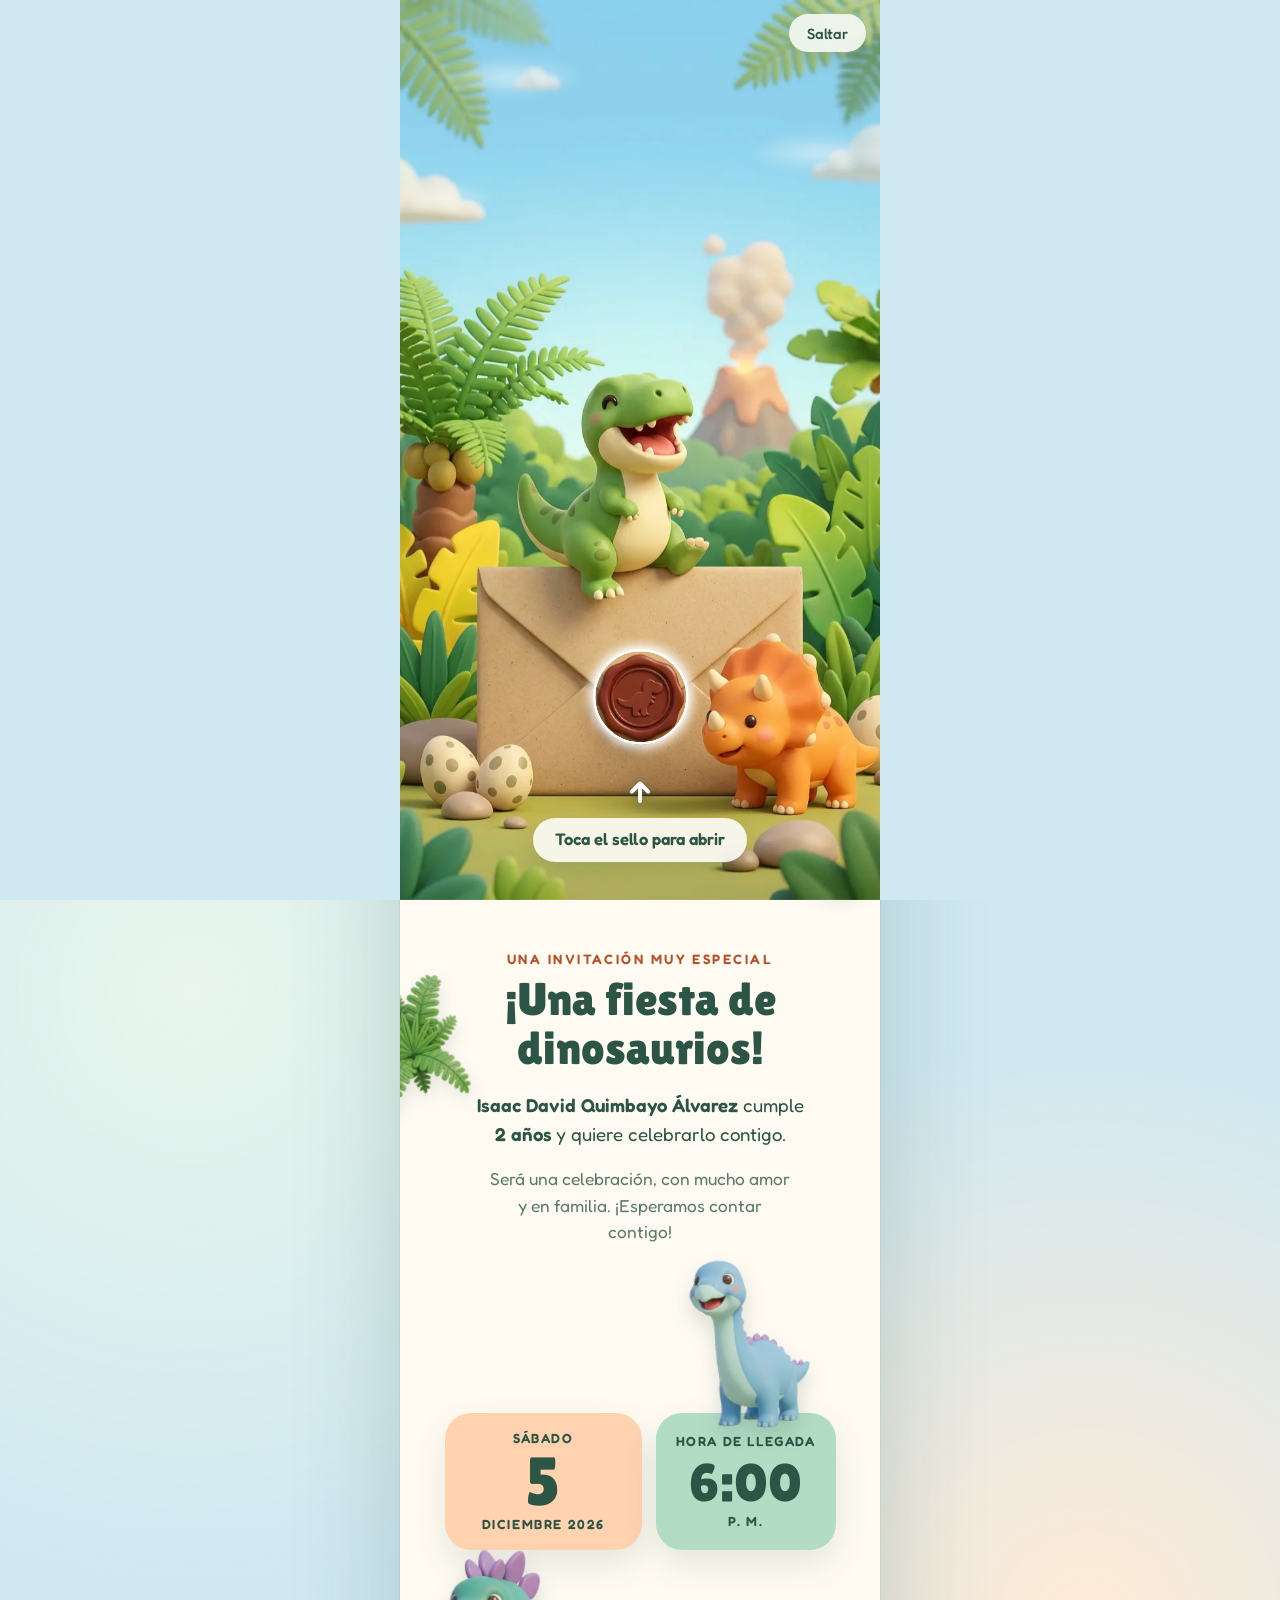
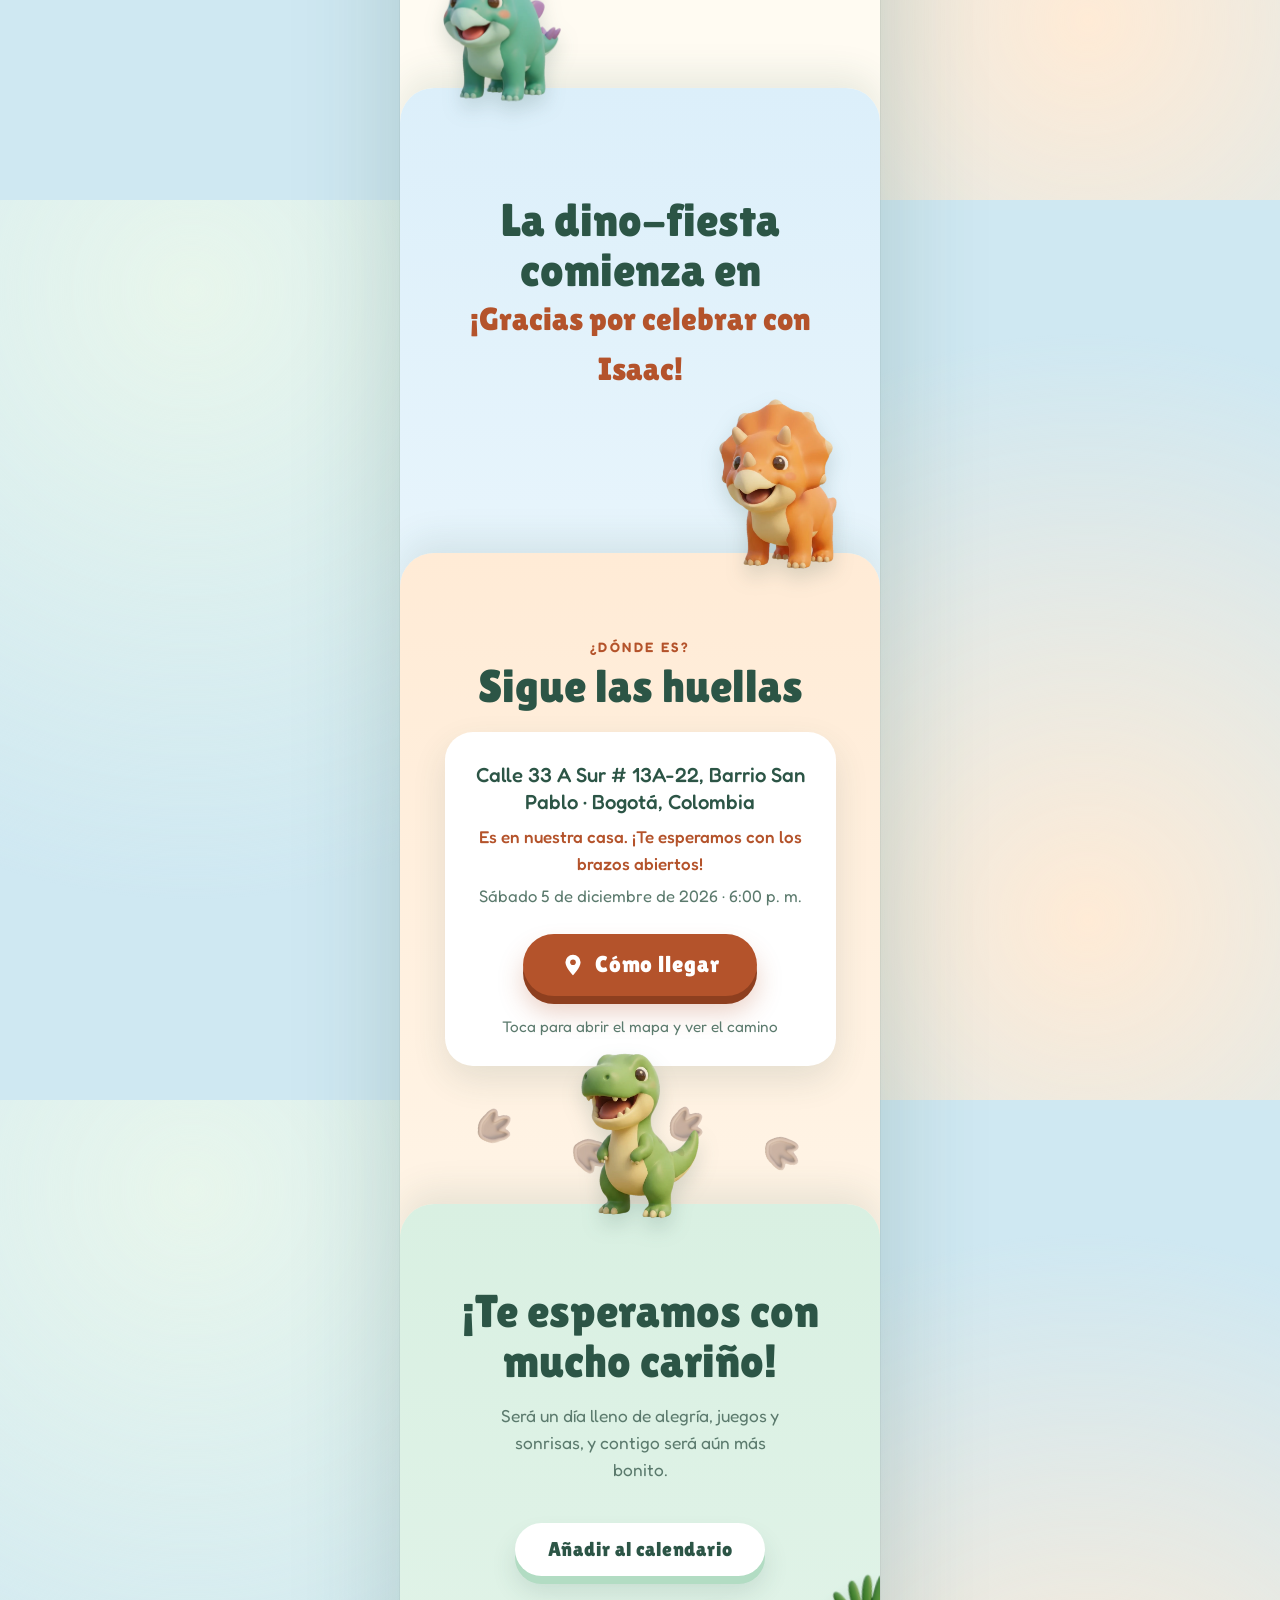
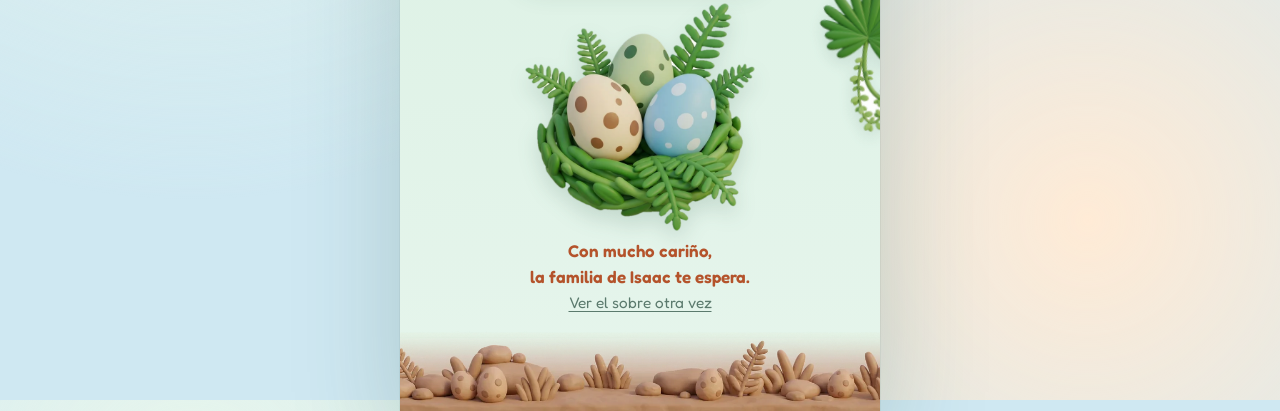
==== commit bd8714f9: "Nueva fecha: 5 de diciembre de 2026, 6:00 p. m., y límite de confirmación 1 de diciembre" ====
--- a/index.html
+++ b/index.html
@@ -4,23 +4,23 @@
   <meta charset="utf-8">
   <meta name="viewport" content="width=device-width, initial-scale=1, viewport-fit=cover">
   <title>Isaac cumple 2 años · Invitación</title>
-  <meta name="description" content="Estás invitado al cumpleaños número 2 de Isaac: una fiesta de dinosaurios. Sábado 28 de noviembre de 2026, 5:00 p. m.">
+  <meta name="description" content="Estás invitado al cumpleaños número 2 de Isaac: una fiesta de dinosaurios. Sábado 5 de diciembre de 2026, 6:00 p. m.">
   <meta name="robots" content="noindex, nofollow">
   <meta name="theme-color" content="#CDE9F7">
   <meta property="og:type" content="website">
   <meta property="og:locale" content="es_CO">
   <meta property="og:title" content="🦖 ¡Isaac cumple 2 años! Estás cordialmente invitado 🎉">
-  <meta property="og:description" content="📅 Sábado 28 de noviembre · 🕔 5:00 p. m. · 🦕 Fiesta de dinosaurios. ¡Te esperamos con mucho cariño! 💚">
+  <meta property="og:description" content="📅 Sábado 5 de diciembre · 🕕 6:00 p. m. · 🦕 Fiesta de dinosaurios. ¡Te esperamos con mucho cariño! 💚">
   <meta property="og:url" content="https://isaac-2-years-invitacion.vercel.app/">
   <meta property="og:image" content="https://isaac-2-years-invitacion.vercel.app/assets/social.jpg">
   <meta property="og:image:secure_url" content="https://isaac-2-years-invitacion.vercel.app/assets/social.jpg">
   <meta property="og:image:type" content="image/jpeg">
   <meta property="og:image:width" content="1200">
   <meta property="og:image:height" content="630">
-  <meta property="og:image:alt" content="Isaac cumple 2 años: fiesta de dinosaurios, sábado 28 de noviembre de 2026">
+  <meta property="og:image:alt" content="Isaac cumple 2 años: fiesta de dinosaurios, sábado 5 de diciembre de 2026">
   <meta name="twitter:card" content="summary_large_image">
   <meta name="twitter:title" content="🦖 ¡Isaac cumple 2 años! Estás cordialmente invitado 🎉">
-  <meta name="twitter:description" content="📅 Sábado 28 de noviembre · 🕔 5:00 p. m. · 🦕 Fiesta de dinosaurios">
+  <meta name="twitter:description" content="📅 Sábado 5 de diciembre · 🕕 6:00 p. m. · 🦕 Fiesta de dinosaurios">
   <meta name="twitter:image" content="https://isaac-2-years-invitacion.vercel.app/assets/social.jpg">
   <link rel="icon" href="assets/img/trex.webp" type="image/webp">
   <link rel="preload" href="assets/img/sobre-cerrado.webp" as="image" fetchpriority="high">
@@ -82,18 +82,18 @@
       <p class="eyebrow" data-reveal>Una invitación muy especial</p>
       <h2 class="title" id="invTitle" data-reveal>¡Una fiesta de dinosaurios!</h2>
       <p class="lead" data-reveal><strong data-bind="fullName">Isaac David Quimbayo Álvarez</strong> cumple <strong data-bind="ageText">2 años</strong> y quiere celebrarlo contigo.</p>
-      <p class="lead lead--soft" data-reveal>Será una celebración sencilla, con mucho amor y en familia. ¡Esperamos contar contigo!</p>
+      <p class="lead lead--soft" data-reveal>Será una celebración, con mucho amor y en familia. ¡Esperamos contar contigo!</p>
 
       <div class="tiles" data-reveal>
         <img class="peek peek--right" src="assets/img/braquiosaurio.webp" width="447" height="640" alt="" data-dino>
         <div class="tile tile--date">
           <span class="tile-k" data-bind="weekday">SÁBADO</span>
-          <b class="tile-big" data-bind="day">28</b>
-          <span class="tile-k" data-bind="monthYear">NOVIEMBRE 2026</span>
+          <b class="tile-big" data-bind="day">5</b>
+          <span class="tile-k" data-bind="monthYear">DICIEMBRE 2026</span>
         </div>
         <div class="tile tile--time">
           <span class="tile-k">Hora de llegada</span>
-          <b class="tile-big tile-big--s" data-bind="timeShort">5:00</b>
+          <b class="tile-big tile-big--s" data-bind="timeShort">6:00</b>
           <span class="tile-k" data-bind="meridiem">P. M.</span>
         </div>
       </div>
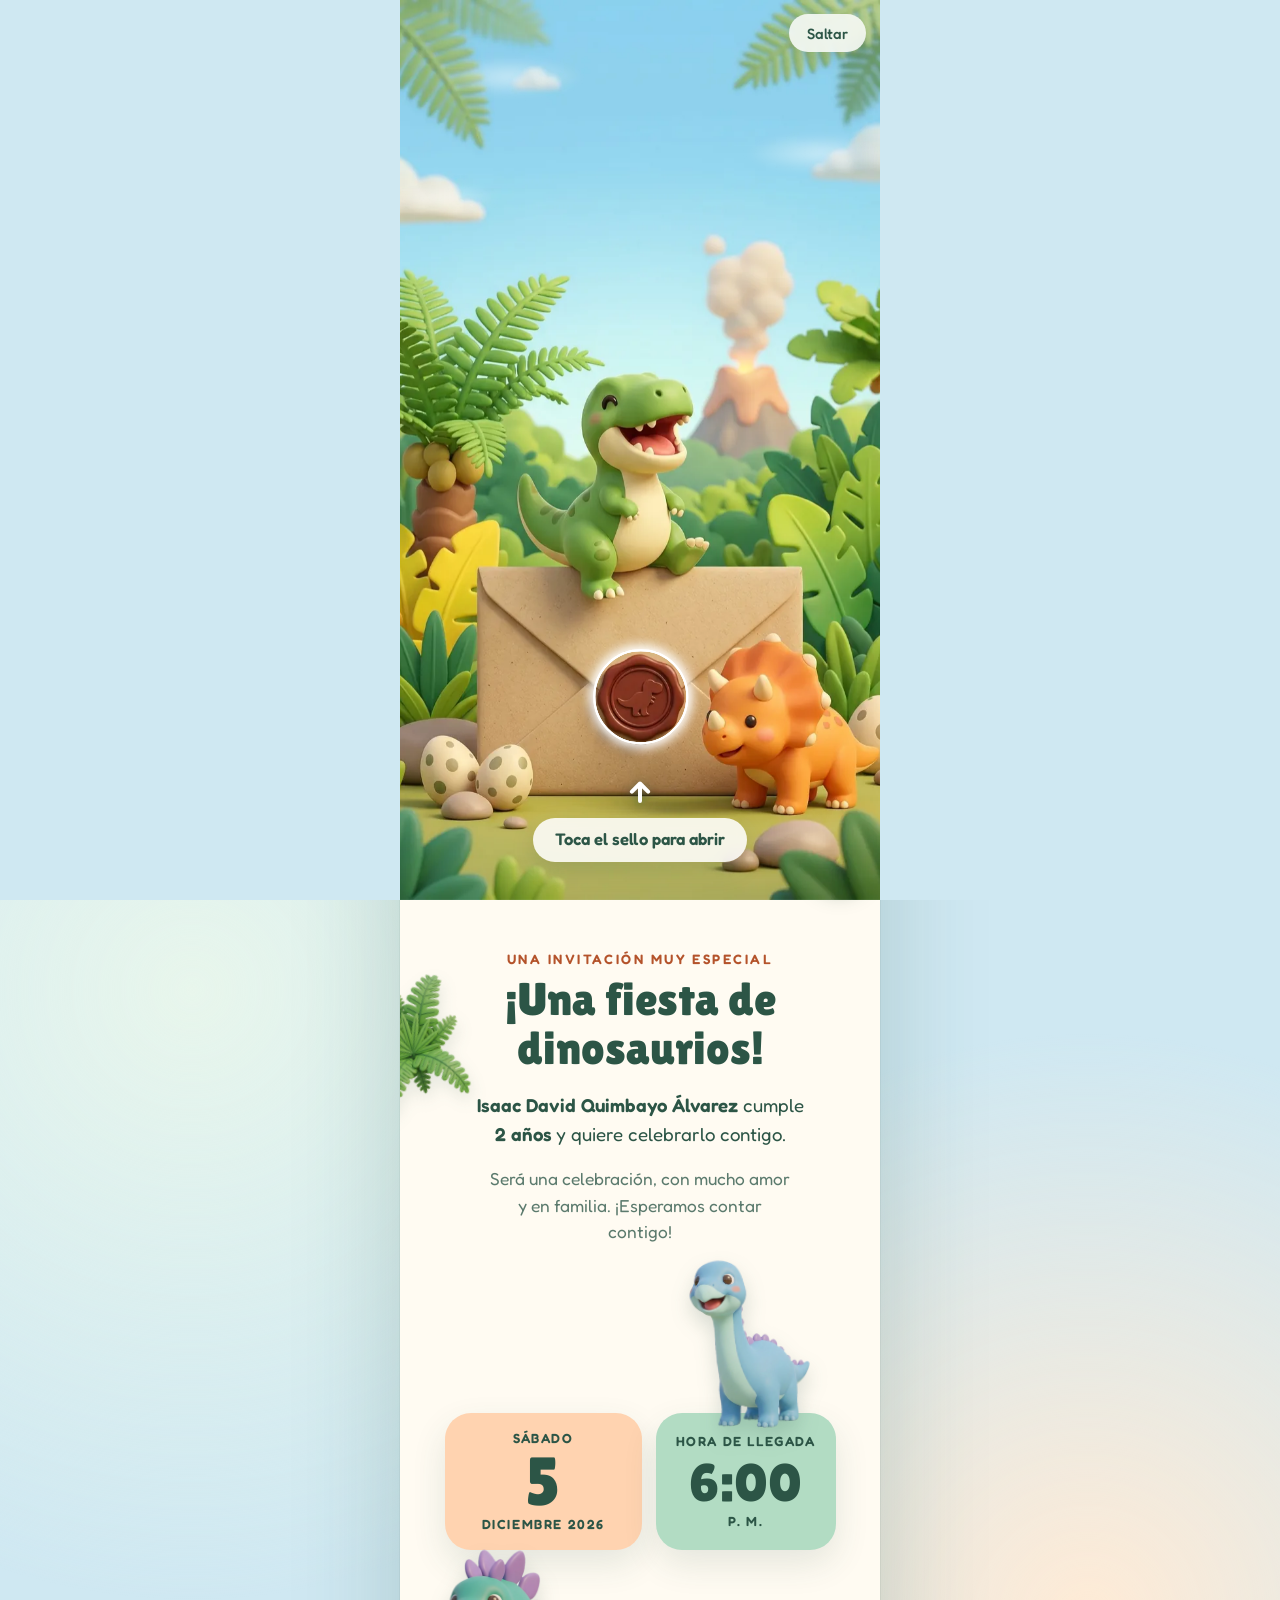
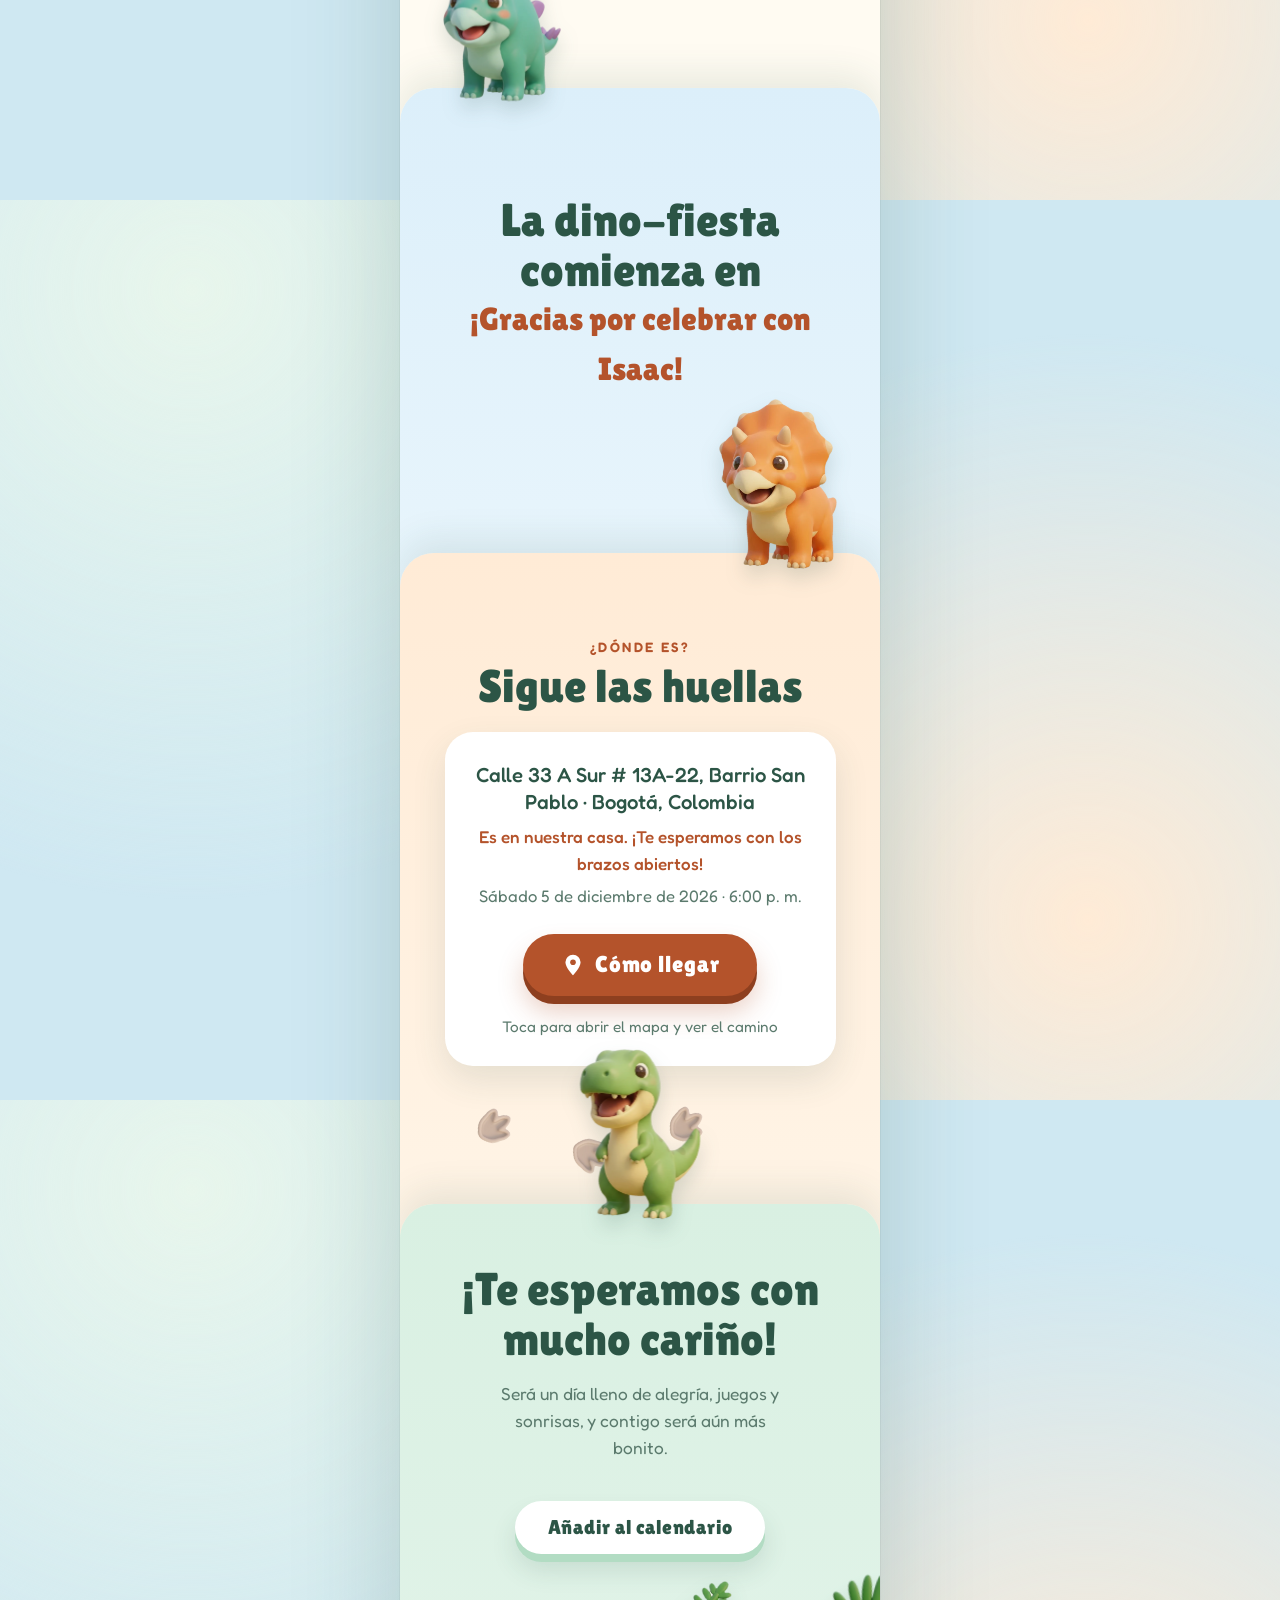
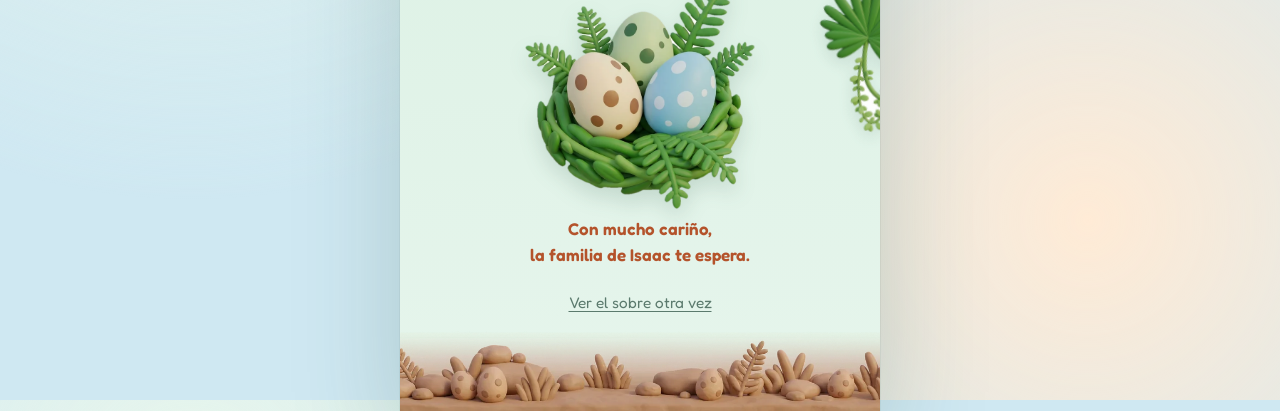
==== commit 630c2150: "Actualizacion de la fecha del evento" ====
--- a/index.html
+++ b/index.html
@@ -12,8 +12,8 @@
   <meta property="og:title" content="🦖 ¡Isaac cumple 2 años! Estás cordialmente invitado 🎉">
   <meta property="og:description" content="📅 Sábado 5 de diciembre · 🕕 6:00 p. m. · 🦕 Fiesta de dinosaurios. ¡Te esperamos con mucho cariño! 💚">
   <meta property="og:url" content="https://isaac-2-years-invitacion.vercel.app/">
-  <meta property="og:image" content="https://isaac-2-years-invitacion.vercel.app/assets/social.jpg">
-  <meta property="og:image:secure_url" content="https://isaac-2-years-invitacion.vercel.app/assets/social.jpg">
+  <meta property="og:image" content="https://isaac-2-years-invitacion.vercel.app/assets/social-dic.jpg">
+  <meta property="og:image:secure_url" content="https://isaac-2-years-invitacion.vercel.app/assets/social-dic.jpg">
   <meta property="og:image:type" content="image/jpeg">
   <meta property="og:image:width" content="1200">
   <meta property="og:image:height" content="630">
@@ -21,7 +21,7 @@
   <meta name="twitter:card" content="summary_large_image">
   <meta name="twitter:title" content="🦖 ¡Isaac cumple 2 años! Estás cordialmente invitado 🎉">
   <meta name="twitter:description" content="📅 Sábado 5 de diciembre · 🕕 6:00 p. m. · 🦕 Fiesta de dinosaurios">
-  <meta name="twitter:image" content="https://isaac-2-years-invitacion.vercel.app/assets/social.jpg">
+  <meta name="twitter:image" content="https://isaac-2-years-invitacion.vercel.app/assets/social-dic.jpg">
   <link rel="icon" href="assets/img/trex.webp" type="image/webp">
   <link rel="preload" href="assets/img/sobre-cerrado.webp" as="image" fetchpriority="high">
   <link rel="preload" href="vendor/fonts/lilita-one-latin-400-normal.woff2" as="font" type="font/woff2" crossorigin>
